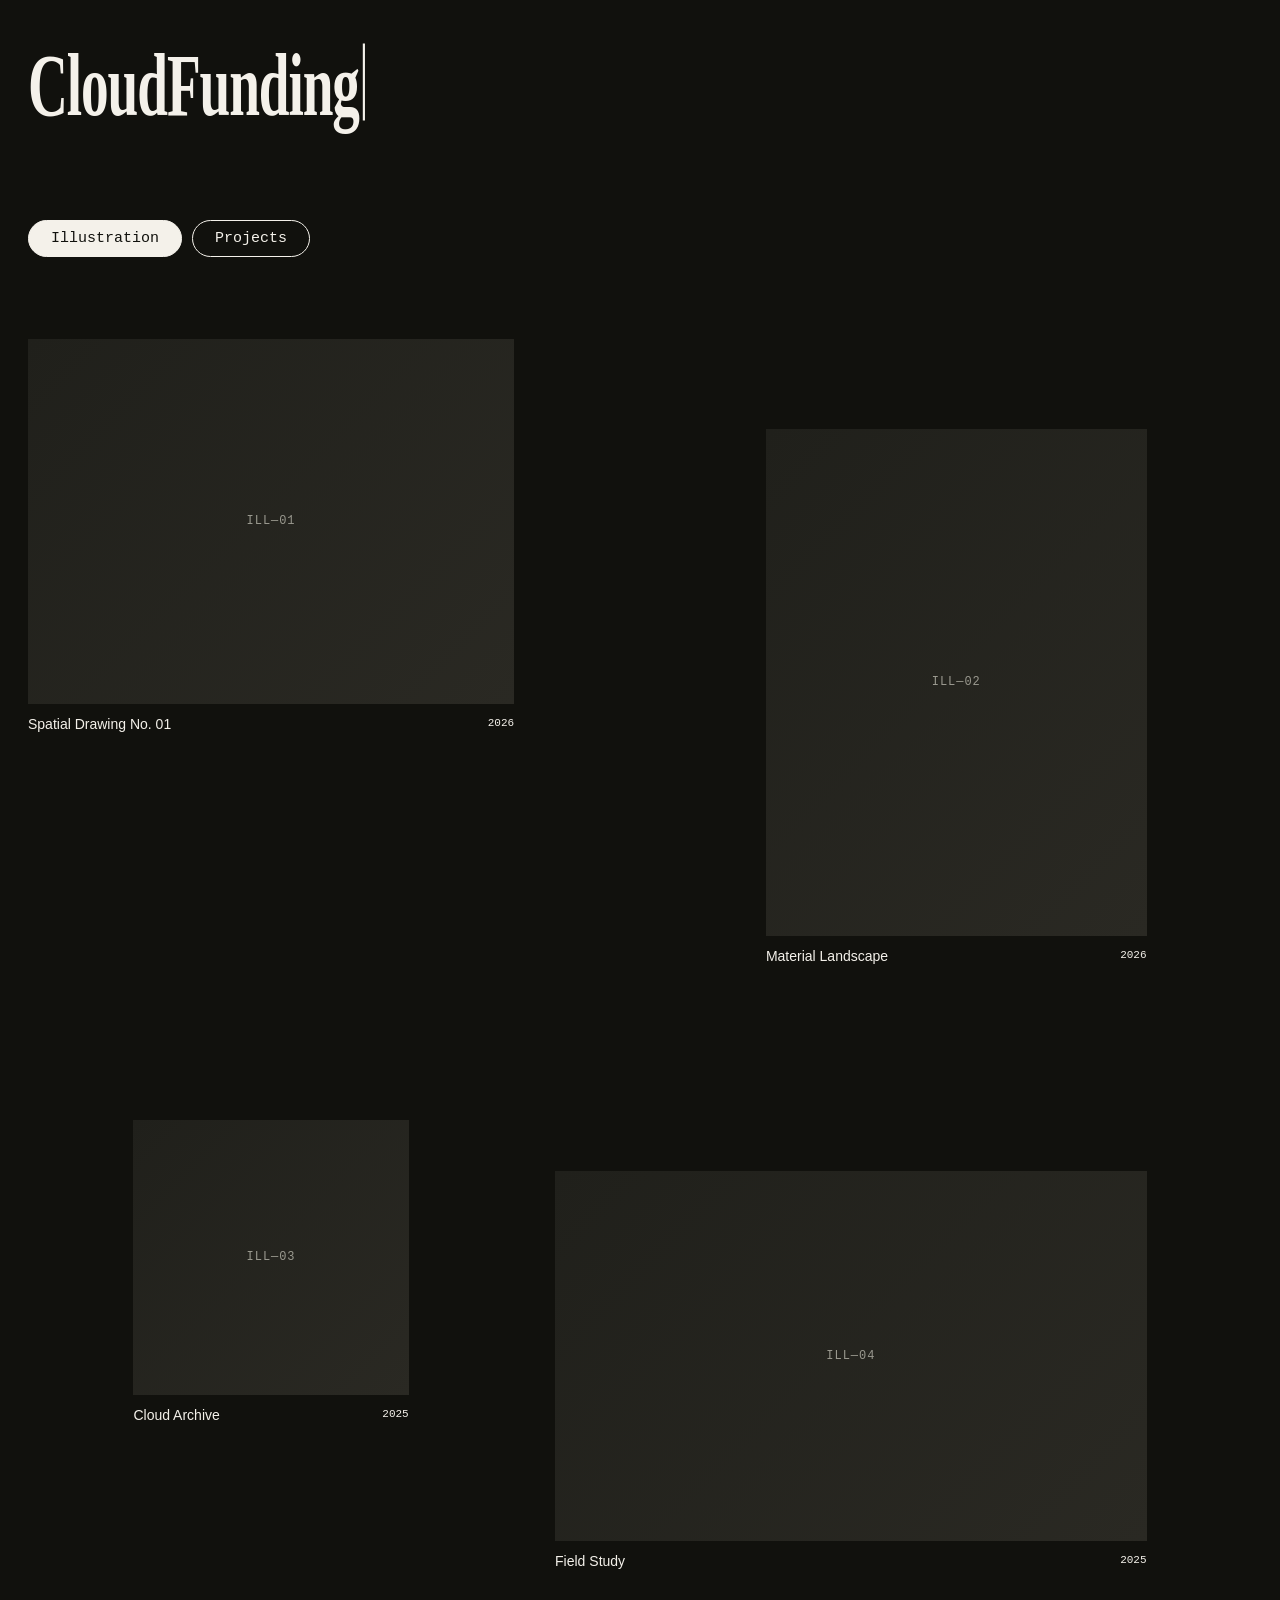
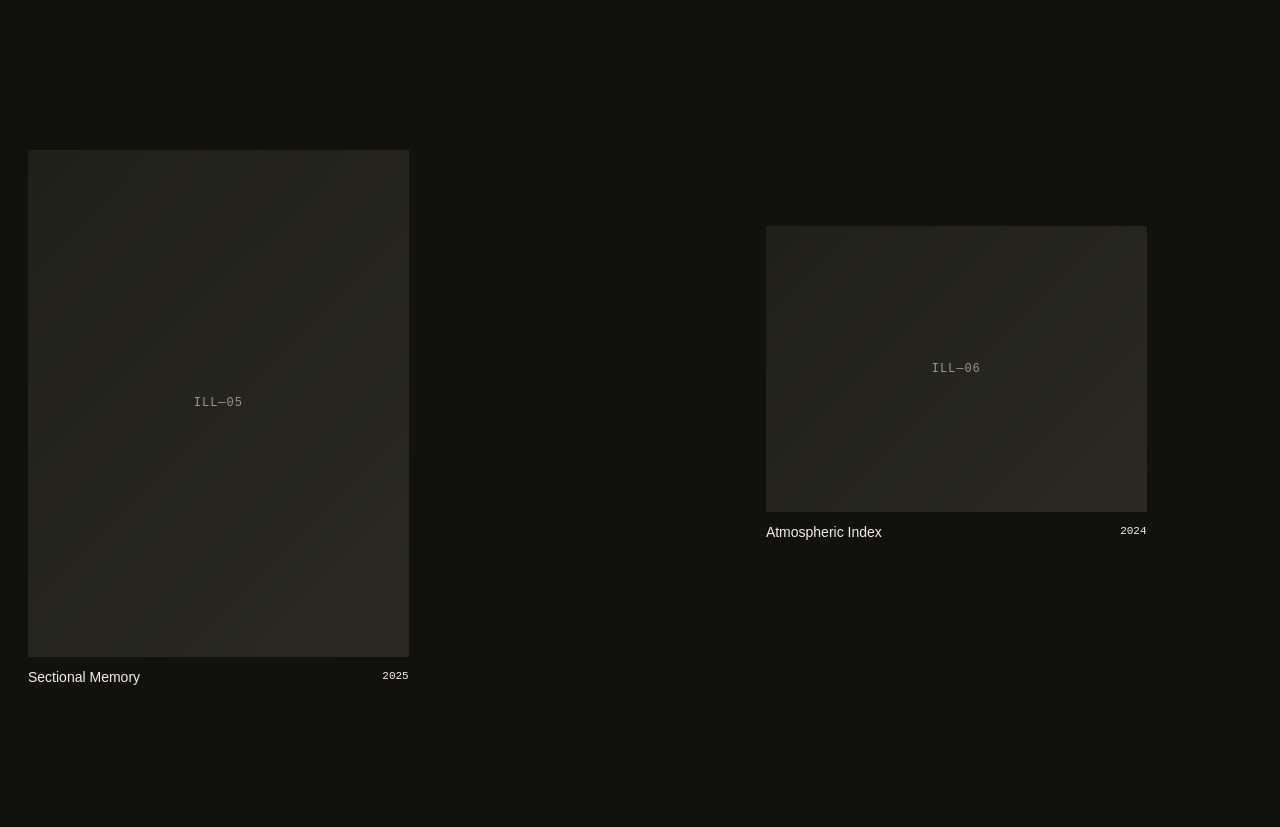
==== index.html @ 8f2395df "Add files via upload" ====
<!DOCTYPE html>
<html lang="zh-Hant">
<head>
  <meta charset="UTF-8">
  <meta name="viewport" content="width=device-width, initial-scale=1.0">
  <title>CloudFunding — ClementFang</title>
  <link rel="stylesheet" href="style.css">
</head>

<body>

  <header class="header">
    <a
      class="type-logo"
      href="index.html"
      data-default="CloudFunding"
      data-hover="ClementFang"
      aria-label="CloudFunding — ClementFang"
    >
      <span class="type-logo-text" aria-hidden="true">CloudFunding</span>
    </a>
  </header>

  <main class="work-index">

    <div class="category-switch" role="tablist" aria-label="Work categories">
      <button
        id="illustration-tab"
        class="category-button is-active"
        type="button"
        role="tab"
        aria-selected="true"
        aria-controls="illustration-panel"
        data-category-target="illustration-panel"
      >
        Illustration
      </button>

      <button
        id="projects-tab"
        class="category-button"
        type="button"
        role="tab"
        aria-selected="false"
        aria-controls="projects-panel"
        data-category-target="projects-panel"
      >
        Projects
      </button>
    </div>

    <section
      id="illustration-panel"
      class="category-panel illustration-panel is-active"
      role="tabpanel"
      aria-labelledby="illustration-tab"
    >
      <div class="illustration-grid">

        <article class="work-card illustration-card illustration-card--one">
          <a href="#">
            <div class="work-media media-landscape" data-placeholder="ILL—01">
              <img src="assets/illustration/illustration-01.jpg" alt="Spatial Drawing No. 01">
            </div>
            <div class="work-caption">
              <h2>Spatial Drawing No. 01</h2>
              <time datetime="2026">2026</time>
            </div>
          </a>
        </article>

        <article class="work-card illustration-card illustration-card--two">
          <a href="#">
            <div class="work-media media-portrait" data-placeholder="ILL—02">
              <img src="assets/illustration/illustration-02.jpg" alt="Material Landscape">
            </div>
            <div class="work-caption">
              <h2>Material Landscape</h2>
              <time datetime="2026">2026</time>
            </div>
          </a>
        </article>

        <article class="work-card illustration-card illustration-card--three">
          <a href="#">
            <div class="work-media media-square" data-placeholder="ILL—03">
              <img src="assets/illustration/illustration-03.jpg" alt="Cloud Archive">
            </div>
            <div class="work-caption">
              <h2>Cloud Archive</h2>
              <time datetime="2025">2025</time>
            </div>
          </a>
        </article>

        <article class="work-card illustration-card illustration-card--four">
          <a href="#">
            <div class="work-media media-wide" data-placeholder="ILL—04">
              <img src="assets/illustration/illustration-04.jpg" alt="Field Study">
            </div>
            <div class="work-caption">
              <h2>Field Study</h2>
              <time datetime="2025">2025</time>
            </div>
          </a>
        </article>

        <article class="work-card illustration-card illustration-card--five">
          <a href="#">
            <div class="work-media media-portrait" data-placeholder="ILL—05">
              <img src="assets/illustration/illustration-05.jpg" alt="Sectional Memory">
            </div>
            <div class="work-caption">
              <h2>Sectional Memory</h2>
              <time datetime="2025">2025</time>
            </div>
          </a>
        </article>

        <article class="work-card illustration-card illustration-card--six">
          <a href="#">
            <div class="work-media media-landscape" data-placeholder="ILL—06">
              <img src="assets/illustration/illustration-06.jpg" alt="Atmospheric Index">
            </div>
            <div class="work-caption">
              <h2>Atmospheric Index</h2>
              <time datetime="2024">2024</time>
            </div>
          </a>
        </article>

      </div>
    </section>

    <section
      id="projects-panel"
      class="category-panel projects-panel"
      role="tabpanel"
      aria-labelledby="projects-tab"
      hidden
    >
      <div class="projects-grid">

        <article class="work-card project-card">
          <a href="#">
            <div class="work-media media-landscape" data-placeholder="PRJ—01">
              <img src="assets/projects/nottingham.jpg" alt="Nottingham Contemporary">
            </div>
            <div class="work-caption">
              <h2>Nottingham Contemporary</h2>
              <time datetime="2026">2026</time>
            </div>
          </a>
        </article>

        <article class="work-card project-card">
          <a href="#">
            <div class="work-media media-landscape" data-placeholder="PRJ—02">
              <img src="assets/projects/bridge.jpg" alt="Bridge and Movement">
            </div>
            <div class="work-caption">
              <h2>Bridge and Movement</h2>
              <time datetime="2026">2026</time>
            </div>
          </a>
        </article>

        <article class="work-card project-card">
          <a href="#">
            <div class="work-media media-portrait" data-placeholder="PRJ—03">
              <img src="assets/projects/wind-mapping.jpg" alt="Wind Mapping Study">
            </div>
            <div class="work-caption">
              <h2>Wind Mapping Study</h2>
              <time datetime="2025">2025</time>
            </div>
          </a>
        </article>

        <article class="work-card project-card">
          <a href="#">
            <div class="work-media media-square" data-placeholder="PRJ—04">
              <img src="assets/projects/monobloc.jpg" alt="Monobloc Investigation">
            </div>
            <div class="work-caption">
              <h2>Monobloc Investigation</h2>
              <time datetime="2025">2025</time>
            </div>
          </a>
        </article>

        <article class="work-card project-card">
          <a href="#">
            <div class="work-media media-wide" data-placeholder="PRJ—05">
              <img src="assets/projects/east-bay.jpg" alt="East Bay Bike Path">
            </div>
            <div class="work-caption">
              <h2>East Bay Bike Path</h2>
              <time datetime="2025">2025</time>
            </div>
          </a>
        </article>

        <article class="work-card project-card">
          <a href="#">
            <div class="work-media media-landscape" data-placeholder="PRJ—06">
              <img src="assets/projects/two-children.jpg" alt="Two Children Looking at a Book">
            </div>
            <div class="work-caption">
              <h2>Two Children Looking at a Book</h2>
              <time datetime="2025">2025</time>
            </div>
          </a>
        </article>

      </div>
    </section>

  </main>

  <script src="script.js"></script>
</body>
</html>
---- style.css ----
:root {
  --background: #11110d;
  --text: #f4f1ea;
  --secondary: #9a998f;
  --line: rgba(244, 241, 234, 0.26);
  --placeholder: #20201b;
  --placeholder-alt: #2a2923;
}

* {
  box-sizing: border-box;
}

html {
  scroll-behavior: smooth;
}

body {
  margin: 0;
  padding: 0 28px;
  background: var(--background);
  color: var(--text);
  font-family: Arial, Helvetica, sans-serif;
}

a {
  color: inherit;
  text-decoration: none;
}

button {
  font: inherit;
}


/* =========================
   Fixed transparent logo
========================= */

.header {
  position: fixed;
  top: 40px;
  left: 28px;
  z-index: 1000;

  width: auto;
  height: auto;
  padding: 0;
  margin: 0;

  background: transparent;
  border: 0;
  box-shadow: none;

  backdrop-filter: none;
  -webkit-backdrop-filter: none;
}

/* 固定感應區域，文字縮短為 CF 時不會重複觸發 */
.type-logo {
  display: block;
  position: relative;

  width: 11em;
  height: 2.35em;

  color: inherit;
  text-decoration: none;

  font-family: "Times New Roman", Times, serif;
  font-size: clamp(38px, 4vw, 64px);
  font-weight: 900;
  line-height: 1;
  letter-spacing: -0.02em;

  white-space: nowrap;
  cursor: pointer;
}

.type-logo-text {
  display: inline-block;
  white-space: nowrap;

  transform: scaleX(1.08) scaleY(1.75);
  transform-origin: left top;

  pointer-events: none;
}

/* 閃爍打字游標 */
.type-logo-text::after {
  content: "";
  display: inline-block;

  width: 2px;
  height: 0.86em;
  margin-left: 4px;

  background: currentColor;
  vertical-align: -0.06em;

  animation: cursor-blink 0.72s steps(1, end) infinite;
}

@keyframes cursor-blink {
  0%,
  45% {
    opacity: 1;
  }

  46%,
  100% {
    opacity: 0;
  }
}

.type-logo:focus-visible {
  outline: 1px solid currentColor;
  outline-offset: 8px;
}


/* =========================
   Main layout
========================= */

.work-index {
  width: 100%;
  padding-top: 220px;
  padding-bottom: 140px;
}


/* =========================
   Category buttons
========================= */

.category-switch {
  display: flex;
  flex-wrap: wrap;
  gap: 10px;

  margin-bottom: 82px;
}

.category-button {
  padding: 10px 22px;

  border: 1px solid var(--text);
  border-radius: 999px;

  background: transparent;
  color: var(--text);

  font-family: "Courier New", Courier, monospace;
  font-size: 15px;
  line-height: 1;

  cursor: pointer;

  transition:
    background 150ms ease,
    color 150ms ease,
    opacity 150ms ease;
}

.category-button:hover {
  opacity: 0.62;
}

.category-button.is-active {
  background: var(--text);
  color: var(--background);
}

.category-button:focus-visible {
  outline: 1px solid var(--text);
  outline-offset: 4px;
}


/* =========================
   Panels
========================= */

.category-panel {
  display: none;
}

.category-panel.is-active {
  display: block;
}


/* =========================
   Shared cards
========================= */

.work-card {
  min-width: 0;
}

.work-card a {
  display: block;
}

.work-media {
  position: relative;
  width: 100%;
  overflow: hidden;

  background:
    linear-gradient(
      135deg,
      var(--placeholder),
      var(--placeholder-alt)
    );
}

.media-landscape {
  aspect-ratio: 4 / 3;
}

.media-portrait {
  aspect-ratio: 3 / 4;
}

.media-square {
  aspect-ratio: 1 / 1;
}

.media-wide {
  aspect-ratio: 16 / 10;
}

.work-media img {
  display: block;
  width: 100%;
  height: 100%;

  object-fit: cover;

  transition:
    opacity 180ms ease,
    transform 360ms ease;
}

/* 圖片還沒上傳時，自動顯示代號 */
.work-media::after {
  content: attr(data-placeholder);

  position: absolute;
  inset: 0;

  display: none;
  place-items: center;

  color: var(--secondary);

  font-family: "Courier New", Courier, monospace;
  font-size: 12px;
  letter-spacing: 0.08em;
}

.work-media.is-placeholder::after {
  display: grid;
}

.work-media.is-placeholder img {
  display: none;
}

.work-card:hover img {
  opacity: 0.76;
  transform: scale(1.015);
}

.work-caption {
  display: flex;
  justify-content: space-between;
  align-items: flex-start;
  gap: 20px;

  padding-top: 12px;
}

.work-caption h2 {
  margin: 0;

  font-family: Arial, Helvetica, sans-serif;
  font-size: 14px;
  font-weight: 400;
  line-height: 1.28;
}

.work-caption time {
  flex: 0 0 auto;

  font-family: "Courier New", Courier, monospace;
  font-size: 11px;
  line-height: 1.45;
}


/* =========================
   Illustration layout
   自由錯落
========================= */

.illustration-grid {
  display: grid;
  grid-template-columns: repeat(12, minmax(0, 1fr));
  grid-auto-flow: row;

  column-gap: clamp(18px, 3.2vw, 60px);
  row-gap: clamp(100px, 12vw, 190px);

  align-items: start;
}

.illustration-card--one {
  grid-column: 1 / span 5;
  grid-row: 1;
}

.illustration-card--two {
  grid-column: 8 / span 4;
  grid-row: 1;
  margin-top: 7vw;
}

.illustration-card--three {
  grid-column: 2 / span 3;
  grid-row: 2;
}

.illustration-card--four {
  grid-column: 6 / span 6;
  grid-row: 2;
  margin-top: 4vw;
}

.illustration-card--five {
  grid-column: 1 / span 4;
  grid-row: 3;
  margin-top: 2vw;
}

.illustration-card--six {
  grid-column: 8 / span 4;
  grid-row: 3;
  margin-top: 8vw;
}


/* =========================
   Projects layout
   規整建築網格
========================= */

.projects-grid {
  display: grid;
  grid-template-columns: repeat(4, minmax(0, 1fr));

  column-gap: clamp(22px, 3vw, 52px);
  row-gap: clamp(82px, 9vw, 145px);

  align-items: start;
}

.project-card:nth-child(4n + 2) {
  margin-top: 3vw;
}

.project-card:nth-child(4n + 4) {
  margin-top: 6vw;
}


/* =========================
   Tablet
========================= */

@media (max-width: 1050px) {
  .work-index {
    padding-top: 185px;
  }

  .category-switch {
    margin-bottom: 60px;
  }

  .illustration-grid {
    grid-template-columns: repeat(2, minmax(0, 1fr));
    gap: 85px 30px;
  }

  .illustration-card--one,
  .illustration-card--two,
  .illustration-card--three,
  .illustration-card--four,
  .illustration-card--five,
  .illustration-card--six {
    grid-column: auto;
    grid-row: auto;
    margin-top: 0;
  }

  .projects-grid {
    grid-template-columns: repeat(2, minmax(0, 1fr));
  }

  .project-card:nth-child(4n + 2),
  .project-card:nth-child(4n + 4) {
    margin-top: 0;
  }

  .project-card:nth-child(even) {
    margin-top: 5vw;
  }
}


/* =========================
   Mobile
========================= */

@media (max-width: 620px) {
  body {
    padding: 0 16px;
  }

  .header {
    top: 26px;
    left: 16px;
  }

  .type-logo {
    width: 11em;
    height: 2.2em;
    font-size: 32px;
  }

  .work-index {
    padding-top: 145px;
    padding-bottom: 85px;
  }

  .category-switch {
    gap: 7px;
    margin-bottom: 48px;
  }

  .category-button {
    padding: 9px 15px;
    font-size: 12px;
  }

  .illustration-grid,
  .projects-grid {
    grid-template-columns: 1fr;
    row-gap: 68px;
  }

  .project-card:nth-child(even) {
    margin-top: 0;
  }

  .work-caption h2 {
    font-size: 15px;
  }
}


/* =========================
   Reduced motion
========================= */

@media (prefers-reduced-motion: reduce) {
  html {
    scroll-behavior: auto;
  }

  .type-logo-text::after {
    animation: none;
    opacity: 1;
  }

  .work-media img {
    transition: none;
  }
}
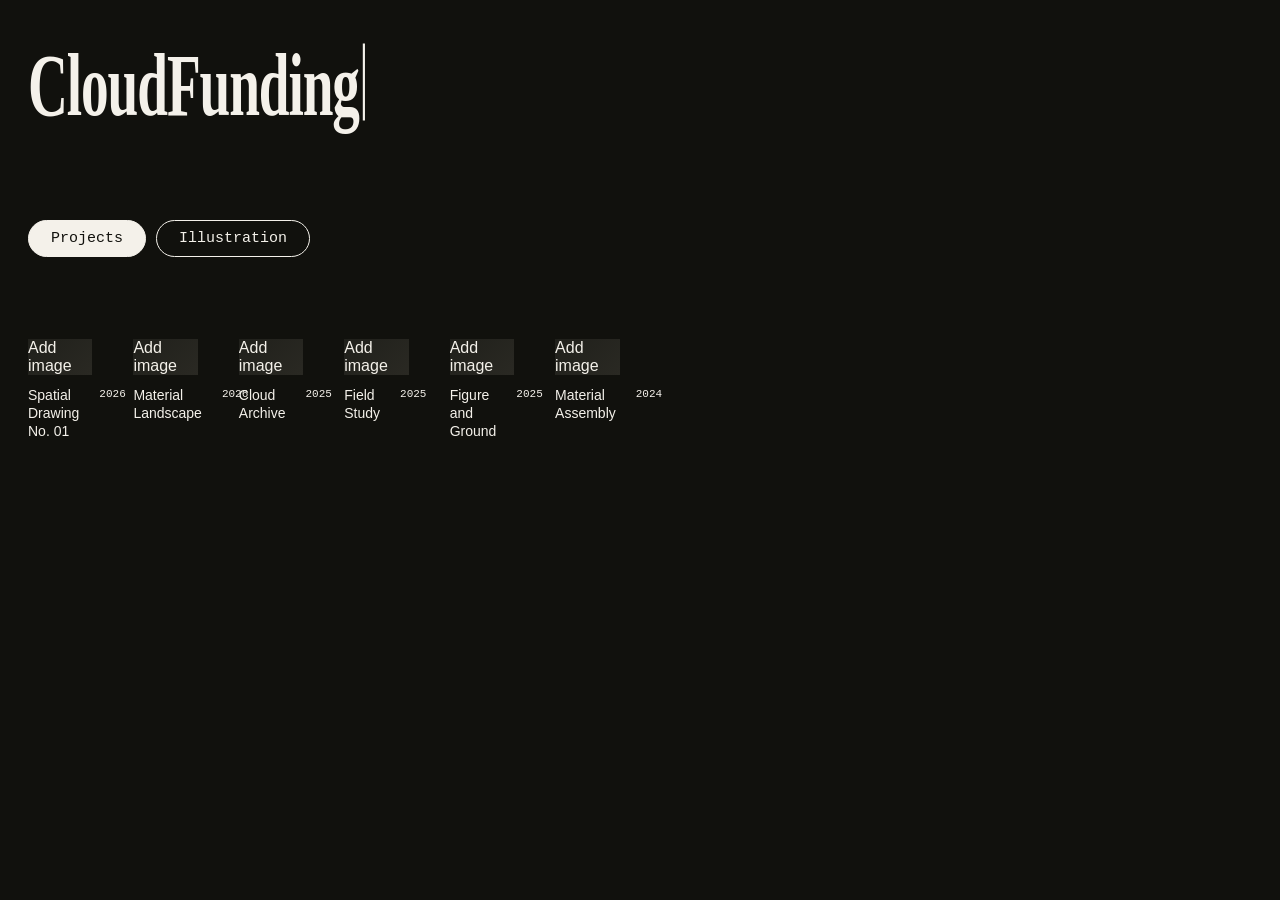
==== commit b4f2a1dd: "Update index.html" ====
--- a/index.html
+++ b/index.html
@@ -1,14 +1,21 @@
 <!DOCTYPE html>
-<html lang="zh-Hant">
+<html lang="en">
 <head>
   <meta charset="UTF-8">
-  <meta name="viewport" content="width=device-width, initial-scale=1.0">
-  <title>CloudFunding — ClementFang</title>
+
+  <meta
+    name="viewport"
+    content="width=device-width, initial-scale=1.0"
+  >
+
+  <title>Clement Fang Archive</title>
+
   <link rel="stylesheet" href="style.css">
 </head>
 
 <body>
 
+  <!-- 固定动态 Logo -->
   <header class="header">
     <a
       class="type-logo"
@@ -17,37 +24,56 @@
       data-hover="ClementFang"
       aria-label="CloudFunding — ClementFang"
     >
-      <span class="type-logo-text" aria-hidden="true">CloudFunding</span>
+      <span
+        class="type-logo-text"
+        aria-hidden="true"
+      >CloudFunding</span>
     </a>
   </header>
 
-  <main class="work-index">
-
-    <div class="category-switch" role="tablist" aria-label="Work categories">
-      <button
-        id="illustration-tab"
-        class="category-button is-active"
-        type="button"
-        role="tab"
-        aria-selected="true"
-        aria-controls="illustration-panel"
-        data-category-target="illustration-panel"
-      >
-        Illustration
-      </button>
-
-      <button
-        id="projects-tab"
-        class="category-button"
-        type="button"
-        role="tab"
-        aria-selected="false"
-        aria-controls="projects-panel"
-        data-category-target="projects-panel"
-      >
-        Projects
-      </button>
-    </div>
+
+  <!-- 两个互动分类按钮 -->
+ <main class="work-index">
+
+  <!-- 分类按钮：属于页面内容，会跟着网页滚动 -->
+  <nav
+    class="category-switch"
+    role="tablist"
+    aria-label="Portfolio categories"
+  >
+
+    <!-- Projects 放到前面，并设为默认显示 -->
+    <button
+      id="projects-tab"
+      class="category-button is-active"
+      type="button"
+      role="tab"
+      aria-selected="true"
+      aria-controls="projects-panel"
+      data-category-target="projects-panel"
+    >
+      Projects
+    </button>
+
+    <button
+      id="illustration-tab"
+      class="category-button"
+      type="button"
+      role="tab"
+      aria-selected="false"
+      aria-controls="illustration-panel"
+      data-category-target="illustration-panel"
+      tabindex="-1"
+    >
+      Illustration
+    </button>
+
+  </nav>
+
+    <!-- =========================
+         Illustration
+         自由、错落排版
+    ========================== -->
 
     <section
       id="illustration-panel"
@@ -55,13 +81,25 @@
       role="tabpanel"
       aria-labelledby="illustration-tab"
     >
+
       <div class="illustration-grid">
 
-        <article class="work-card illustration-card illustration-card--one">
-          <a href="#">
-            <div class="work-media media-landscape" data-placeholder="ILL—01">
-              <img src="assets/illustration/illustration-01.jpg" alt="Spatial Drawing No. 01">
-            </div>
+        <article class="work-card illustration-card--1">
+          <a href="#">
+            <div class="work-media media--landscape">
+
+              <img
+                src="assets/illustration/illustration-01.jpg"
+                alt="Spatial Drawing No. 01"
+                onerror="this.hidden=true"
+              >
+
+              <span class="image-fallback">
+                Add image
+              </span>
+
+            </div>
+
             <div class="work-caption">
               <h2>Spatial Drawing No. 01</h2>
               <time datetime="2026">2026</time>
@@ -69,11 +107,23 @@
           </a>
         </article>
 
-        <article class="work-card illustration-card illustration-card--two">
-          <a href="#">
-            <div class="work-media media-portrait" data-placeholder="ILL—02">
-              <img src="assets/illustration/illustration-02.jpg" alt="Material Landscape">
-            </div>
+
+        <article class="work-card illustration-card--2">
+          <a href="#">
+            <div class="work-media media--portrait">
+
+              <img
+                src="assets/illustration/illustration-02.jpg"
+                alt="Material Landscape"
+                onerror="this.hidden=true"
+              >
+
+              <span class="image-fallback">
+                Add image
+              </span>
+
+            </div>
+
             <div class="work-caption">
               <h2>Material Landscape</h2>
               <time datetime="2026">2026</time>
@@ -81,11 +131,23 @@
           </a>
         </article>
 
-        <article class="work-card illustration-card illustration-card--three">
-          <a href="#">
-            <div class="work-media media-square" data-placeholder="ILL—03">
-              <img src="assets/illustration/illustration-03.jpg" alt="Cloud Archive">
-            </div>
+
+        <article class="work-card illustration-card--3">
+          <a href="#">
+            <div class="work-media media--square">
+
+              <img
+                src="assets/illustration/illustration-03.jpg"
+                alt="Cloud Archive"
+                onerror="this.hidden=true"
+              >
+
+              <span class="image-fallback">
+                Add image
+              </span>
+
+            </div>
+
             <div class="work-caption">
               <h2>Cloud Archive</h2>
               <time datetime="2025">2025</time>
@@ -93,11 +155,23 @@
           </a>
         </article>
 
-        <article class="work-card illustration-card illustration-card--four">
-          <a href="#">
-            <div class="work-media media-wide" data-placeholder="ILL—04">
-              <img src="assets/illustration/illustration-04.jpg" alt="Field Study">
-            </div>
+
+        <article class="work-card illustration-card--4">
+          <a href="#">
+            <div class="work-media media--wide">
+
+              <img
+                src="assets/illustration/illustration-04.jpg"
+                alt="Field Study"
+                onerror="this.hidden=true"
+              >
+
+              <span class="image-fallback">
+                Add image
+              </span>
+
+            </div>
+
             <div class="work-caption">
               <h2>Field Study</h2>
               <time datetime="2025">2025</time>
@@ -105,25 +179,49 @@
           </a>
         </article>
 
-        <article class="work-card illustration-card illustration-card--five">
-          <a href="#">
-            <div class="work-media media-portrait" data-placeholder="ILL—05">
-              <img src="assets/illustration/illustration-05.jpg" alt="Sectional Memory">
-            </div>
-            <div class="work-caption">
-              <h2>Sectional Memory</h2>
-              <time datetime="2025">2025</time>
-            </div>
-          </a>
-        </article>
-
-        <article class="work-card illustration-card illustration-card--six">
-          <a href="#">
-            <div class="work-media media-landscape" data-placeholder="ILL—06">
-              <img src="assets/illustration/illustration-06.jpg" alt="Atmospheric Index">
-            </div>
-            <div class="work-caption">
-              <h2>Atmospheric Index</h2>
+
+        <article class="work-card illustration-card--5">
+          <a href="#">
+            <div class="work-media media--portrait">
+
+              <img
+                src="assets/illustration/illustration-05.jpg"
+                alt="Figure and Ground"
+                onerror="this.hidden=true"
+              >
+
+              <span class="image-fallback">
+                Add image
+              </span>
+
+            </div>
+
+            <div class="work-caption">
+              <h2>Figure and Ground</h2>
+              <time datetime="2025">2025</time>
+            </div>
+          </a>
+        </article>
+
+
+        <article class="work-card illustration-card--6">
+          <a href="#">
+            <div class="work-media media--landscape">
+
+              <img
+                src="assets/illustration/illustration-06.jpg"
+                alt="Material Assembly"
+                onerror="this.hidden=true"
+              >
+
+              <span class="image-fallback">
+                Add image
+              </span>
+
+            </div>
+
+            <div class="work-caption">
+              <h2>Material Assembly</h2>
               <time datetime="2024">2024</time>
             </div>
           </a>
@@ -131,6 +229,12 @@
 
       </div>
     </section>
+
+
+    <!-- =========================
+         Projects
+         整齐四栏排版
+    ========================== -->
 
     <section
       id="projects-panel"
@@ -139,13 +243,25 @@
       aria-labelledby="projects-tab"
       hidden
     >
+
       <div class="projects-grid">
 
-        <article class="work-card project-card">
-          <a href="#">
-            <div class="work-media media-landscape" data-placeholder="PRJ—01">
-              <img src="assets/projects/nottingham.jpg" alt="Nottingham Contemporary">
-            </div>
+        <article class="work-card">
+          <a href="#">
+            <div class="work-media project-media">
+
+              <img
+                src="assets/projects/nottingham.jpg"
+                alt="Nottingham Contemporary"
+                onerror="this.hidden=true"
+              >
+
+              <span class="image-fallback">
+                Add image
+              </span>
+
+            </div>
+
             <div class="work-caption">
               <h2>Nottingham Contemporary</h2>
               <time datetime="2026">2026</time>
@@ -153,11 +269,23 @@
           </a>
         </article>
 
-        <article class="work-card project-card">
-          <a href="#">
-            <div class="work-media media-landscape" data-placeholder="PRJ—02">
-              <img src="assets/projects/bridge.jpg" alt="Bridge and Movement">
-            </div>
+
+        <article class="work-card">
+          <a href="#">
+            <div class="work-media project-media">
+
+              <img
+                src="assets/projects/bridge.jpg"
+                alt="Bridge and Movement"
+                onerror="this.hidden=true"
+              >
+
+              <span class="image-fallback">
+                Add image
+              </span>
+
+            </div>
+
             <div class="work-caption">
               <h2>Bridge and Movement</h2>
               <time datetime="2026">2026</time>
@@ -165,11 +293,23 @@
           </a>
         </article>
 
-        <article class="work-card project-card">
-          <a href="#">
-            <div class="work-media media-portrait" data-placeholder="PRJ—03">
-              <img src="assets/projects/wind-mapping.jpg" alt="Wind Mapping Study">
-            </div>
+
+        <article class="work-card">
+          <a href="#">
+            <div class="work-media project-media">
+
+              <img
+                src="assets/projects/wind-mapping.jpg"
+                alt="Wind Mapping Study"
+                onerror="this.hidden=true"
+              >
+
+              <span class="image-fallback">
+                Add image
+              </span>
+
+            </div>
+
             <div class="work-caption">
               <h2>Wind Mapping Study</h2>
               <time datetime="2025">2025</time>
@@ -177,11 +317,23 @@
           </a>
         </article>
 
-        <article class="work-card project-card">
-          <a href="#">
-            <div class="work-media media-square" data-placeholder="PRJ—04">
-              <img src="assets/projects/monobloc.jpg" alt="Monobloc Investigation">
-            </div>
+
+        <article class="work-card">
+          <a href="#">
+            <div class="work-media project-media">
+
+              <img
+                src="assets/projects/monobloc.jpg"
+                alt="Monobloc Investigation"
+                onerror="this.hidden=true"
+              >
+
+              <span class="image-fallback">
+                Add image
+              </span>
+
+            </div>
+
             <div class="work-caption">
               <h2>Monobloc Investigation</h2>
               <time datetime="2025">2025</time>
@@ -189,11 +341,23 @@
           </a>
         </article>
 
-        <article class="work-card project-card">
-          <a href="#">
-            <div class="work-media media-wide" data-placeholder="PRJ—05">
-              <img src="assets/projects/east-bay.jpg" alt="East Bay Bike Path">
-            </div>
+
+        <article class="work-card">
+          <a href="#">
+            <div class="work-media project-media">
+
+              <img
+                src="assets/projects/east-bay.jpg"
+                alt="East Bay Bike Path"
+                onerror="this.hidden=true"
+              >
+
+              <span class="image-fallback">
+                Add image
+              </span>
+
+            </div>
+
             <div class="work-caption">
               <h2>East Bay Bike Path</h2>
               <time datetime="2025">2025</time>
@@ -201,11 +365,23 @@
           </a>
         </article>
 
-        <article class="work-card project-card">
-          <a href="#">
-            <div class="work-media media-landscape" data-placeholder="PRJ—06">
-              <img src="assets/projects/two-children.jpg" alt="Two Children Looking at a Book">
-            </div>
+
+        <article class="work-card">
+          <a href="#">
+            <div class="work-media project-media">
+
+              <img
+                src="assets/projects/two-children.jpg"
+                alt="Two Children Looking at a Book"
+                onerror="this.hidden=true"
+              >
+
+              <span class="image-fallback">
+                Add image
+              </span>
+
+            </div>
+
             <div class="work-caption">
               <h2>Two Children Looking at a Book</h2>
               <time datetime="2025">2025</time>
@@ -218,6 +394,8 @@
 
   </main>
 
+
   <script src="script.js"></script>
+
 </body>
 </html>
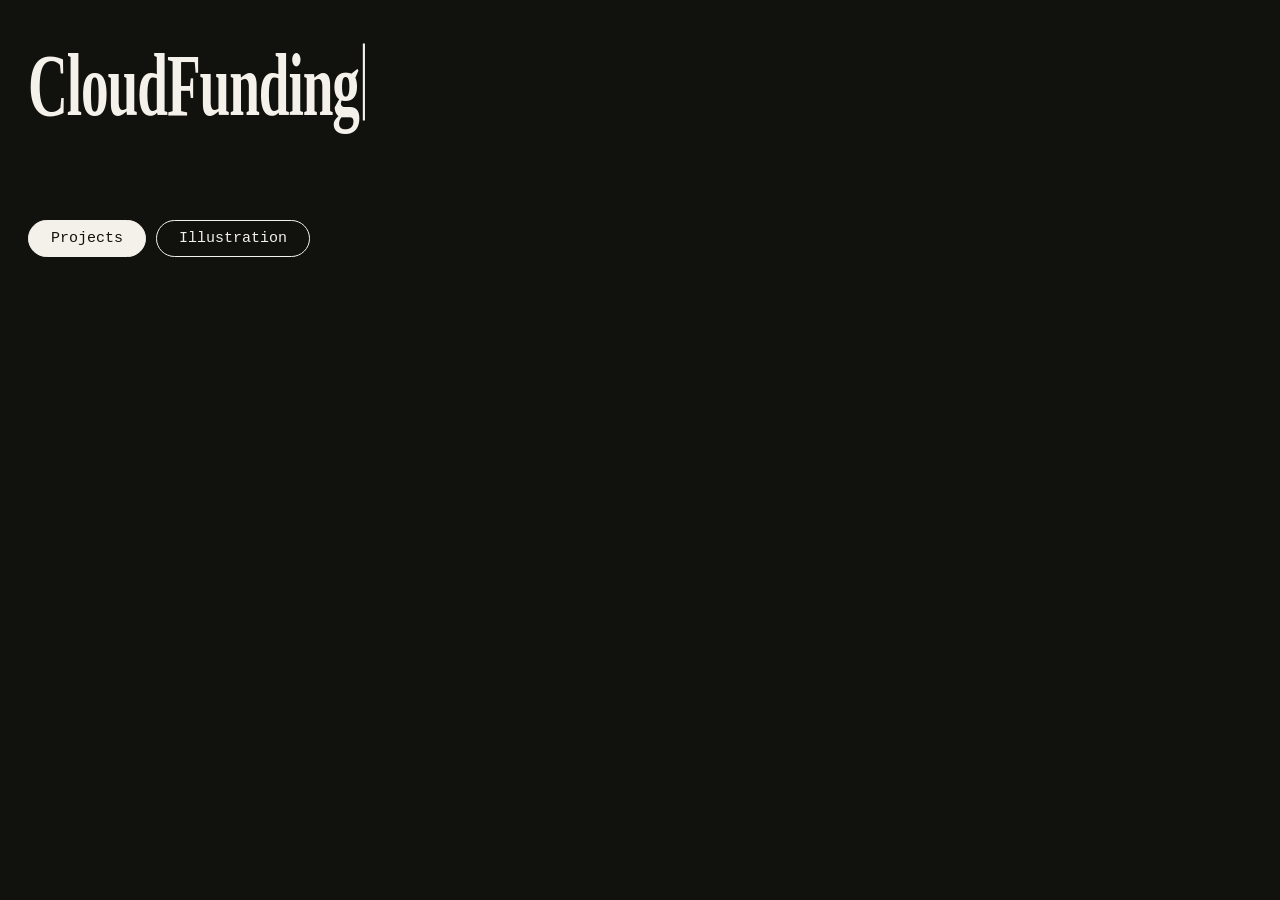
==== commit f28f2b8f: "Update index.html" ====
--- a/index.html
+++ b/index.html
@@ -76,12 +76,12 @@
     ========================== -->
 
     <section
-      id="illustration-panel"
-      class="category-panel illustration-panel is-active"
-      role="tabpanel"
-      aria-labelledby="illustration-tab"
-    >
-
+  id="illustration-panel"
+  class="category-panel illustration-panel"
+  role="tabpanel"
+  aria-labelledby="illustration-tab"
+  hidden
+>
       <div class="illustration-grid">
 
         <article class="work-card illustration-card--1">
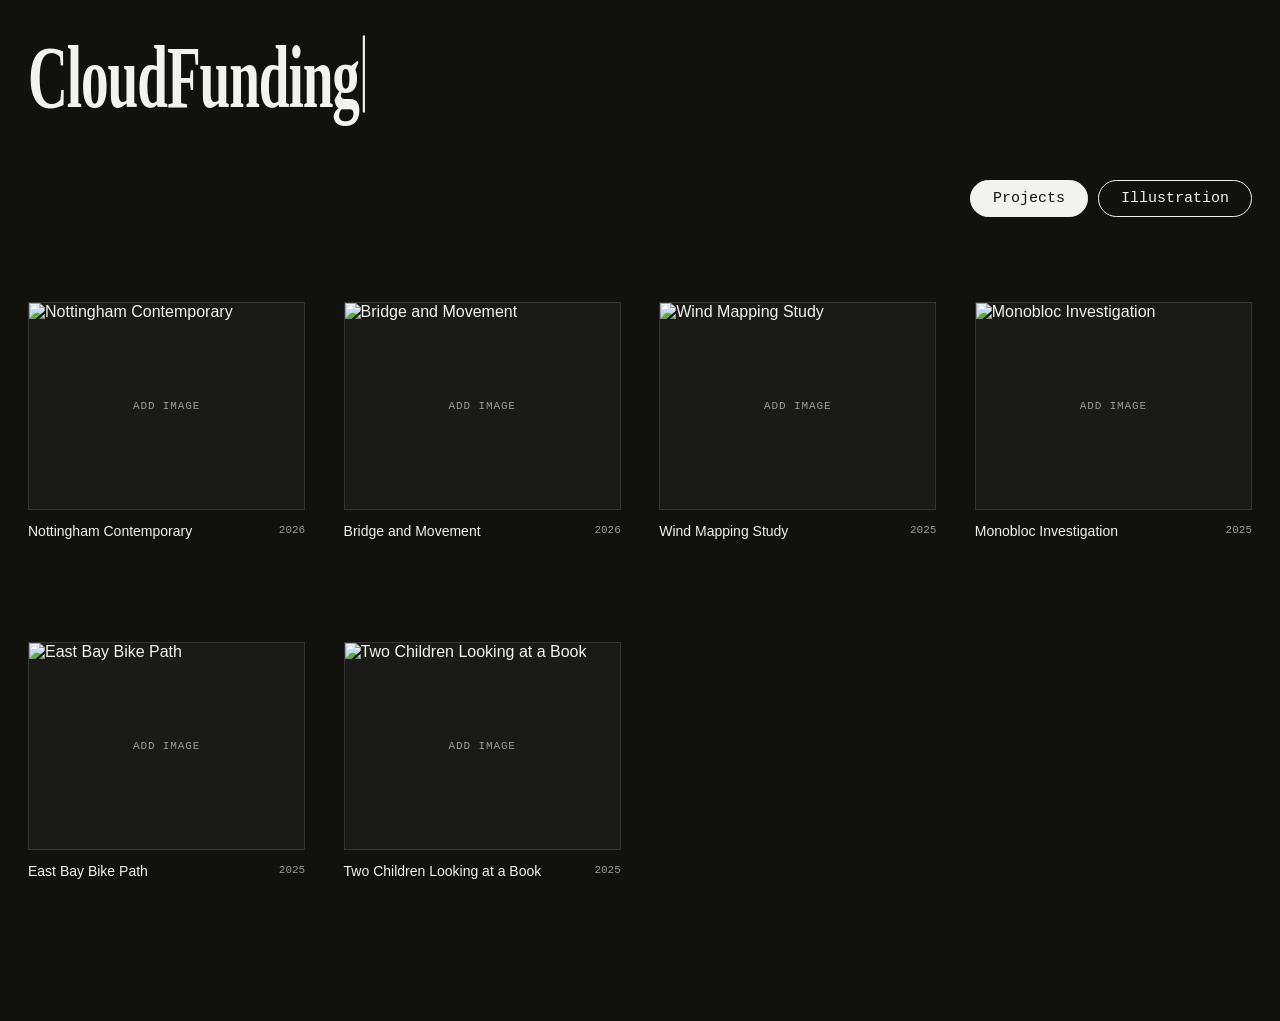
==== commit 84dab56a: "Update index.html" ====
--- a/index.html
+++ b/index.html
@@ -8,7 +8,7 @@
     content="width=device-width, initial-scale=1.0"
   >
 
-  <title>Clement Fang Archive</title>
+  <title>Clement Fang</title>
 
   <link rel="stylesheet" href="style.css">
 </head>
@@ -236,13 +236,12 @@
          整齐四栏排版
     ========================== -->
 
-    <section
-      id="projects-panel"
-      class="category-panel projects-panel"
-      role="tabpanel"
-      aria-labelledby="projects-tab"
-      hidden
-    >
+   <section
+  id="projects-panel"
+  class="category-panel projects-panel is-active"
+  role="tabpanel"
+  aria-labelledby="projects-tab"
+>
 
       <div class="projects-grid">
 
--- a/style.css
+++ b/style.css
@@ -1,10 +1,9 @@
 :root {
   --background: #11110d;
-  --text: #f4f1ea;
-  --secondary: #9a998f;
-  --line: rgba(244, 241, 234, 0.26);
-  --placeholder: #20201b;
-  --placeholder-alt: #2a2923;
+  --text: #f3f2ee;
+  --secondary: #9c9b94;
+  --line: rgba(243, 242, 238, 0.35);
+  --panel: #1a1a17;
 }
 
 * {
@@ -17,9 +16,10 @@
 
 body {
   margin: 0;
-  padding: 0 28px;
+
   background: var(--background);
   color: var(--text);
+
   font-family: Arial, Helvetica, sans-serif;
 }
 
@@ -32,21 +32,24 @@
   font: inherit;
 }
 
-
-/* =========================
-   Fixed transparent logo
+img {
+  display: block;
+  max-width: 100%;
+}
+
+
+/* =========================
+   Fixed transparent Logo
 ========================= */
 
 .header {
   position: fixed;
-  top: 40px;
+  top: 32px;
   left: 28px;
   z-index: 1000;
 
   width: auto;
-  height: auto;
   padding: 0;
-  margin: 0;
 
   background: transparent;
   border: 0;
@@ -56,13 +59,15 @@
   -webkit-backdrop-filter: none;
 }
 
-/* 固定感應區域，文字縮短為 CF 時不會重複觸發 */
+
+/* 固定感应区域，避免动画反复触发 */
+
 .type-logo {
   display: block;
   position: relative;
 
-  width: 11em;
-  height: 2.35em;
+  width: 10em;
+  height: 2.1em;
 
   color: inherit;
   text-decoration: none;
@@ -77,6 +82,7 @@
   cursor: pointer;
 }
 
+
 .type-logo-text {
   display: inline-block;
   white-space: nowrap;
@@ -87,7 +93,9 @@
   pointer-events: none;
 }
 
-/* 閃爍打字游標 */
+
+/* 名字后方闪烁光标 */
+
 .type-logo-text::after {
   content: "";
   display: inline-block;
@@ -99,8 +107,13 @@
   background: currentColor;
   vertical-align: -0.06em;
 
-  animation: cursor-blink 0.72s steps(1, end) infinite;
-}
+  animation:
+    cursor-blink
+    0.8s
+    steps(1, end)
+    infinite;
+}
+
 
 @keyframes cursor-blink {
   0%,
@@ -114,33 +127,30 @@
   }
 }
 
+
 .type-logo:focus-visible {
   outline: 1px solid currentColor;
-  outline-offset: 8px;
-}
-
-
-/* =========================
-   Main layout
-========================= */
-
-.work-index {
+  outline-offset: 7px;
+}
+
+
+/* =========================
+   Category buttons
+========================= */
+
+.category-switch {
+  position: relative;
+
+  display: flex;
+  justify-content: flex-end;
+  align-items: center;
+  gap: 10px;
+
   width: 100%;
-  padding-top: 220px;
-  padding-bottom: 140px;
-}
-
-
-/* =========================
-   Category buttons
-========================= */
-
-.category-switch {
-  display: flex;
-  flex-wrap: wrap;
-  gap: 10px;
-
-  margin-bottom: 82px;
+  margin: 0 0 85px;
+  padding: 0;
+
+  background: transparent;
 }
 
 .category-button {
@@ -152,89 +162,114 @@
   background: transparent;
   color: var(--text);
 
-  font-family: "Courier New", Courier, monospace;
+  font-family:
+    "Courier New",
+    Courier,
+    monospace;
+
   font-size: 15px;
   line-height: 1;
 
   cursor: pointer;
 
   transition:
-    background 150ms ease,
-    color 150ms ease,
-    opacity 150ms ease;
-}
+    background 160ms ease,
+    color 160ms ease,
+    opacity 160ms ease;
+}
+
 
 .category-button:hover {
-  opacity: 0.62;
-}
+  opacity: 0.65;
+}
+
 
 .category-button.is-active {
   background: var(--text);
   color: var(--background);
 }
 
+
 .category-button:focus-visible {
-  outline: 1px solid var(--text);
+  outline: 2px solid var(--text);
   outline-offset: 4px;
 }
 
 
 /* =========================
-   Panels
-========================= */
-
-.category-panel {
+   Main category panels
+========================= */
+
+.work-index {
+  min-height: 100vh;
+
+  padding:
+    180px
+    28px
+    140px;
+}
+
+
+.category-panel[hidden] {
   display: none;
 }
 
+
 .category-panel.is-active {
-  display: block;
-}
-
-
-/* =========================
-   Shared cards
+  animation:
+    panel-in
+    280ms
+    ease
+    both;
+}
+
+
+@keyframes panel-in {
+  from {
+    opacity: 0;
+    transform: translateY(10px);
+  }
+
+  to {
+    opacity: 1;
+    transform: translateY(0);
+  }
+}
+
+
+/* =========================
+   Shared work cards
 ========================= */
 
 .work-card {
   min-width: 0;
 }
 
+
 .work-card a {
   display: block;
 }
 
+
 .work-media {
   position: relative;
+  overflow: hidden;
+
   width: 100%;
-  overflow: hidden;
-
-  background:
-    linear-gradient(
-      135deg,
-      var(--placeholder),
-      var(--placeholder-alt)
-    );
-}
-
-.media-landscape {
-  aspect-ratio: 4 / 3;
-}
-
-.media-portrait {
-  aspect-ratio: 3 / 4;
-}
-
-.media-square {
-  aspect-ratio: 1 / 1;
-}
-
-.media-wide {
-  aspect-ratio: 16 / 10;
-}
+
+  background: var(--panel);
+
+  border:
+    1px
+    solid
+    rgba(243, 242, 238, 0.12);
+}
+
 
 .work-media img {
-  display: block;
+  position: relative;
+  z-index: 1;
+
   width: 100%;
   height: 100%;
 
@@ -242,182 +277,202 @@
 
   transition:
     opacity 180ms ease,
-    transform 360ms ease;
-}
-
-/* 圖片還沒上傳時，自動顯示代號 */
-.work-media::after {
-  content: attr(data-placeholder);
-
+    transform 400ms ease;
+}
+
+
+.image-fallback {
   position: absolute;
   inset: 0;
 
-  display: none;
+  display: grid;
   place-items: center;
 
   color: var(--secondary);
 
-  font-family: "Courier New", Courier, monospace;
-  font-size: 12px;
+  font-family:
+    "Courier New",
+    Courier,
+    monospace;
+
+  font-size: 11px;
   letter-spacing: 0.08em;
-}
-
-.work-media.is-placeholder::after {
-  display: grid;
-}
-
-.work-media.is-placeholder img {
-  display: none;
-}
+  text-transform: uppercase;
+}
+
 
 .work-card:hover img {
-  opacity: 0.76;
+  opacity: 0.78;
   transform: scale(1.015);
 }
+
 
 .work-caption {
   display: flex;
   justify-content: space-between;
   align-items: flex-start;
+
   gap: 20px;
 
   padding-top: 12px;
 }
+
 
 .work-caption h2 {
   margin: 0;
 
-  font-family: Arial, Helvetica, sans-serif;
   font-size: 14px;
   font-weight: 400;
-  line-height: 1.28;
-}
+  line-height: 1.3;
+}
+
 
 .work-caption time {
   flex: 0 0 auto;
 
-  font-family: "Courier New", Courier, monospace;
+  color: var(--secondary);
+
+  font-family:
+    "Courier New",
+    Courier,
+    monospace;
+
   font-size: 11px;
-  line-height: 1.45;
+  line-height: 1.5;
+}
+
+
+/* 图片比例 */
+
+.media--landscape {
+  aspect-ratio: 4 / 3;
+}
+
+.media--portrait {
+  aspect-ratio: 3 / 4;
+}
+
+.media--square {
+  aspect-ratio: 1 / 1;
+}
+
+.media--wide {
+  aspect-ratio: 16 / 10;
+}
+
+.project-media {
+  aspect-ratio: 4 / 3;
 }
 
 
 /* =========================
    Illustration layout
-   自由錯落
+   自由错落排版
 ========================= */
 
 .illustration-grid {
   display: grid;
-  grid-template-columns: repeat(12, minmax(0, 1fr));
-  grid-auto-flow: row;
-
-  column-gap: clamp(18px, 3.2vw, 60px);
-  row-gap: clamp(100px, 12vw, 190px);
+
+  grid-template-columns:
+    repeat(12, minmax(0, 1fr));
+
+  gap:
+    clamp(70px, 9vw, 150px)
+    clamp(20px, 3.5vw, 60px);
 
   align-items: start;
 }
 
-.illustration-card--one {
-  grid-column: 1 / span 5;
+
+.illustration-card--1 {
+  grid-column: 1 / span 4;
   grid-row: 1;
 }
 
-.illustration-card--two {
+
+.illustration-card--2 {
+  grid-column: 6 / span 3;
+  grid-row: 1;
+
+  margin-top: 7vw;
+}
+
+
+.illustration-card--3 {
+  grid-column: 10 / span 3;
+  grid-row: 1;
+
+  margin-top: 1vw;
+}
+
+
+.illustration-card--4 {
+  grid-column: 2 / span 5;
+  grid-row: 2;
+}
+
+
+.illustration-card--5 {
   grid-column: 8 / span 4;
-  grid-row: 1;
-  margin-top: 7vw;
-}
-
-.illustration-card--three {
-  grid-column: 2 / span 3;
   grid-row: 2;
-}
-
-.illustration-card--four {
-  grid-column: 6 / span 6;
-  grid-row: 2;
-  margin-top: 4vw;
-}
-
-.illustration-card--five {
-  grid-column: 1 / span 4;
+
+  margin-top: 9vw;
+}
+
+
+.illustration-card--6 {
+  grid-column: 4 / span 4;
   grid-row: 3;
-  margin-top: 2vw;
-}
-
-.illustration-card--six {
-  grid-column: 8 / span 4;
-  grid-row: 3;
-  margin-top: 8vw;
 }
 
 
 /* =========================
    Projects layout
-   規整建築網格
+   整齐四栏排版
 ========================= */
 
 .projects-grid {
   display: grid;
-  grid-template-columns: repeat(4, minmax(0, 1fr));
-
-  column-gap: clamp(22px, 3vw, 52px);
-  row-gap: clamp(82px, 9vw, 145px);
+
+  grid-template-columns:
+    repeat(4, minmax(0, 1fr));
+
+  gap:
+    clamp(70px, 8vw, 135px)
+    clamp(22px, 3vw, 52px);
 
   align-items: start;
 }
 
-.project-card:nth-child(4n + 2) {
-  margin-top: 3vw;
-}
-
-.project-card:nth-child(4n + 4) {
-  margin-top: 6vw;
-}
-
 
 /* =========================
    Tablet
 ========================= */
 
-@media (max-width: 1050px) {
+@media (max-width: 1000px) {
+
   .work-index {
-    padding-top: 185px;
-  }
-
-  .category-switch {
-    margin-bottom: 60px;
-  }
-
-  .illustration-grid {
-    grid-template-columns: repeat(2, minmax(0, 1fr));
-    gap: 85px 30px;
-  }
-
-  .illustration-card--one,
-  .illustration-card--two,
-  .illustration-card--three,
-  .illustration-card--four,
-  .illustration-card--five,
-  .illustration-card--six {
+    padding-top: 190px;
+  }
+
+  .illustration-grid,
+  .projects-grid {
+    grid-template-columns:
+      repeat(2, minmax(0, 1fr));
+
+    gap: 80px 28px;
+  }
+
+  .illustration-card--1,
+  .illustration-card--2,
+  .illustration-card--3,
+  .illustration-card--4,
+  .illustration-card--5,
+  .illustration-card--6 {
     grid-column: auto;
     grid-row: auto;
     margin-top: 0;
   }
-
-  .projects-grid {
-    grid-template-columns: repeat(2, minmax(0, 1fr));
-  }
-
-  .project-card:nth-child(4n + 2),
-  .project-card:nth-child(4n + 4) {
-    margin-top: 0;
-  }
-
-  .project-card:nth-child(even) {
-    margin-top: 5vw;
-  }
 }
 
 
@@ -425,45 +480,53 @@
    Mobile
 ========================= */
 
-@media (max-width: 620px) {
-  body {
-    padding: 0 16px;
-  }
+@media (max-width: 680px) {
 
   .header {
-    top: 26px;
+    top: 22px;
     left: 16px;
   }
 
   .type-logo {
-    width: 11em;
-    height: 2.2em;
-    font-size: 32px;
-  }
-
-  .work-index {
-    padding-top: 145px;
-    padding-bottom: 85px;
+    width: 9em;
+    height: 1.9em;
+
+    font-size: 34px;
+  }
+
+  .type-logo-text {
+    transform:
+      scaleX(1.04)
+      scaleY(1.4);
   }
 
   .category-switch {
-    gap: 7px;
-    margin-bottom: 48px;
-  }
+  position: relative;
+
+  justify-content: flex-start;
+  flex-wrap: wrap;
+
+  gap: 7px;
+  margin-bottom: 48px;
+}
 
   .category-button {
     padding: 9px 15px;
+
     font-size: 12px;
   }
 
+ .work-index {
+  padding:
+    145px
+    16px
+    90px;
+}
   .illustration-grid,
   .projects-grid {
     grid-template-columns: 1fr;
-    row-gap: 68px;
-  }
-
-  .project-card:nth-child(even) {
-    margin-top: 0;
+
+    gap: 68px;
   }
 
   .work-caption h2 {
@@ -472,21 +535,17 @@
 }
 
 
-/* =========================
-   Reduced motion
-========================= */
+/* 减少动画模式 */
 
 @media (prefers-reduced-motion: reduce) {
+
   html {
     scroll-behavior: auto;
   }
 
-  .type-logo-text::after {
+  .category-panel.is-active,
+  .work-media img {
     animation: none;
-    opacity: 1;
-  }
-
-  .work-media img {
     transition: none;
   }
 }
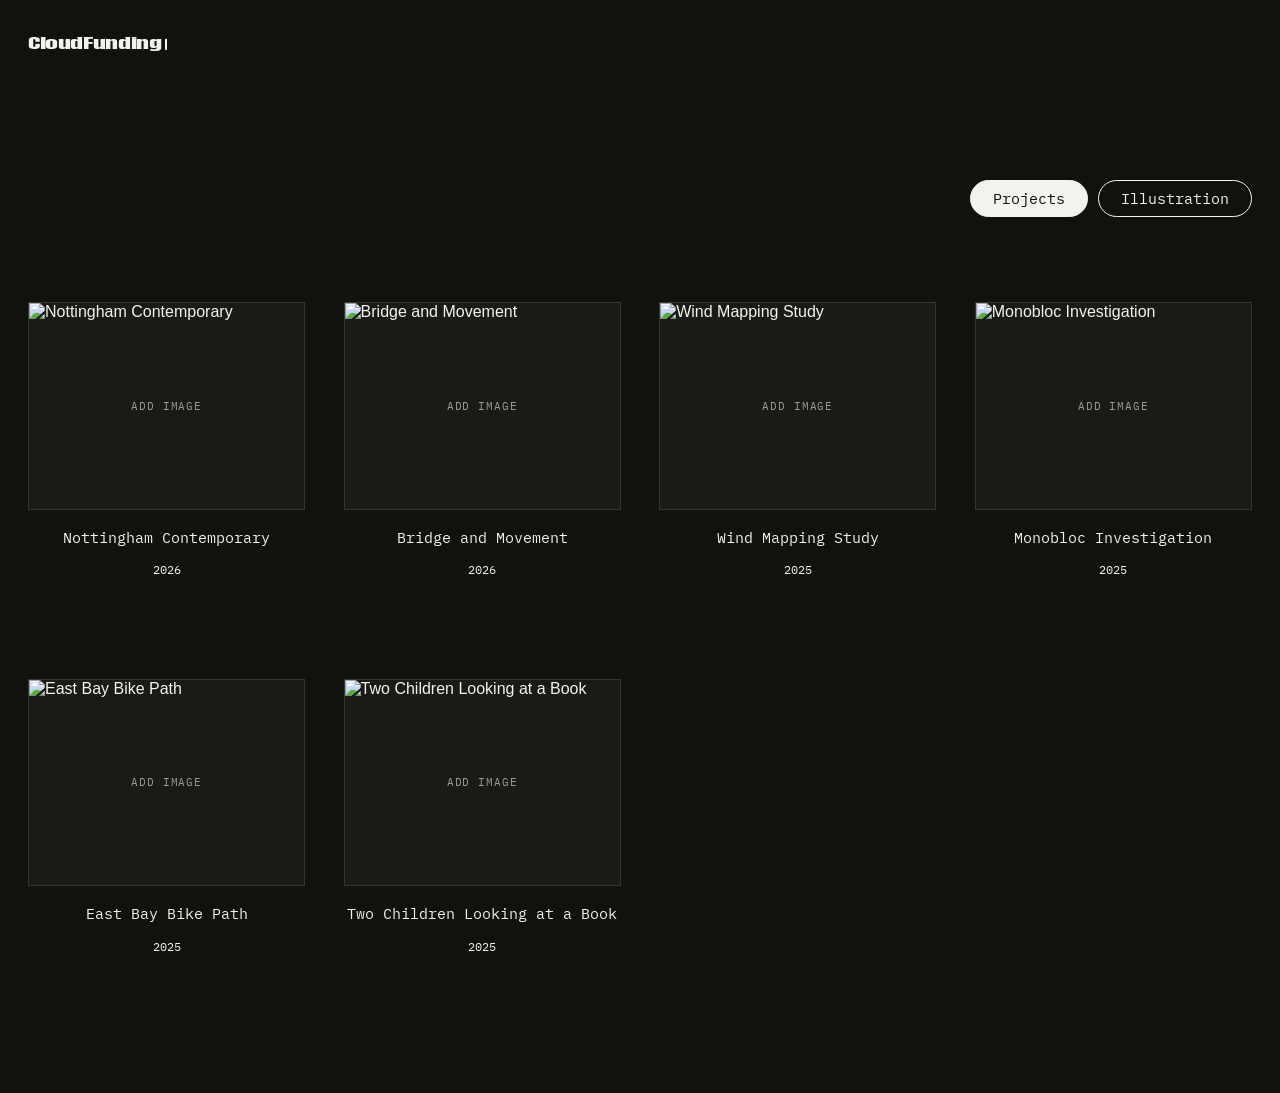
==== commit a02b0442: "Update index.html" ====
--- a/index.html
+++ b/index.html
@@ -1,5 +1,6 @@
 <!DOCTYPE html>
 <html lang="en">
+  
 <head>
   <meta charset="UTF-8">
 
@@ -10,7 +11,15 @@
 
   <title>Clement Fang</title>
 
-  <link rel="stylesheet" href="style.css">
+  <link rel="preconnect" href="https://fonts.googleapis.com">
+<link rel="preconnect" href="https://fonts.gstatic.com" crossorigin>
+
+<link
+  href="https://fonts.googleapis.com/css2?family=Anton&family=IBM+Plex+Mono:ital,wght@0,400;0,500;0,600;1,400&display=block"
+  rel="stylesheet"
+>
+
+<link rel="stylesheet" href="style.css">
 </head>
 
 <body>
--- a/style.css
+++ b/style.css
@@ -60,39 +60,64 @@
 }
 
 
-/* 固定感应区域，避免动画反复触发 */
-
+/* 固定感应范围，但尺寸由较长名称自动决定 */
 .type-logo {
-  display: block;
+  display: inline-grid;
   position: relative;
 
-  width: 10em;
-  height: 2.1em;
+  width: max-content;
+  height: auto;
+  padding-right: 5px;
 
   color: inherit;
   text-decoration: none;
 
-  font-family: "Times New Roman", Times, serif;
-  font-size: clamp(38px, 4vw, 64px);
-  font-weight: 900;
-  line-height: 1;
-  letter-spacing: -0.02em;
+  font-family: "Anton", sans-serif;
+  font-size: clamp(20px, 2vw, 30px);
+  font-weight: 400;
+  line-height: 0.9;
+  letter-spacing: -0.015em;
 
   white-space: nowrap;
   cursor: pointer;
-}
-
-
+
+  /* 整體 Y 軸壓扁 */
+  transform: scaleY(0.5);
+  transform-origin: left center;
+}
+
+/* 隐形放入 CloudFunding，用来计算宽度 */
+.type-logo::before {
+  content: attr(data-default);
+
+  grid-column: 1;
+  grid-row: 1;
+
+  visibility: hidden;
+  pointer-events: none;
+}
+
+.type-logo::after {
+  content: attr(data-hover);
+
+  grid-column: 1;
+  grid-row: 1;
+
+  visibility: hidden;
+  pointer-events: none;
+}
+
+/* 真正显示并进行动画的文字 */
 .type-logo-text {
+  grid-column: 1;
+  grid-row: 1;
+
   display: inline-block;
   white-space: nowrap;
 
-  transform: scaleX(1.08) scaleY(1.75);
-  transform-origin: left top;
-
+  transform: none;
   pointer-events: none;
 }
-
 
 /* 名字后方闪烁光标 */
 
@@ -162,11 +187,8 @@
   background: transparent;
   color: var(--text);
 
-  font-family:
-    "Courier New",
-    Courier,
-    monospace;
-
+font-family: "IBM Plex Mono", monospace;
+  
   font-size: 15px;
   line-height: 1;
 
@@ -290,11 +312,8 @@
 
   color: var(--secondary);
 
-  font-family:
-    "Courier New",
-    Courier,
-    monospace;
-
+  font-family: "IBM Plex Mono", monospace;
+  
   font-size: 11px;
   letter-spacing: 0.08em;
   text-transform: uppercase;
@@ -307,40 +326,54 @@
 }
 
 
+/* =========================
+   圖片下方文字標識
+========================= */
+
 .work-caption {
-  display: flex;
-  justify-content: space-between;
-  align-items: flex-start;
-
-  gap: 20px;
-
-  padding-top: 12px;
-}
-
-
+  display: grid;
+  justify-items: center;
+  align-items: center;
+
+  gap: 8px;
+  width: 100%;
+  padding-top: 18px;
+
+  text-align: center;
+}
+
+
+/* 移除图片下方的 PROJECT / ILLUSTRATION */
+.work-caption::before {
+  content: none;
+  display: none;
+}
+
+/* 作品名称 */
 .work-caption h2 {
   margin: 0;
 
-  font-size: 14px;
+  font-family: "IBM Plex Mono", monospace;
+  font-size: 15px;
   font-weight: 400;
-  line-height: 1.3;
-}
-
-
+  line-height: 1.35;
+
+  letter-spacing: 0;
+  text-align: center;
+}
+
+/* 年份 */
 .work-caption time {
-  flex: 0 0 auto;
-
-  color: var(--secondary);
-
-  font-family:
-    "Courier New",
-    Courier,
-    monospace;
-
-  font-size: 11px;
-  line-height: 1.5;
-}
-
+  margin-top: 8px;
+
+  font-family: "IBM Plex Mono", monospace;
+  font-size: 12px;
+  font-weight: 400;
+  line-height: 1;
+
+  letter-spacing: 0;
+  text-align: center;
+}
 
 /* 图片比例 */
 
@@ -366,65 +399,56 @@
 
 
 /* =========================
-   Illustration layout
-   自由错落排版
-========================= */
-
+   Illustration：右半边单列排版
+========================= */
+
+.illustration-panel {
+  width: 50%;
+  margin-left: auto;
+}
+
+/* 改成一张一张垂直排列 */
 .illustration-grid {
-  display: grid;
-
-  grid-template-columns:
-    repeat(12, minmax(0, 1fr));
-
-  gap:
-    clamp(70px, 9vw, 150px)
-    clamp(20px, 3.5vw, 60px);
-
-  align-items: start;
-}
-
-
-.illustration-card--1 {
-  grid-column: 1 / span 4;
-  grid-row: 1;
-}
-
-
-.illustration-card--2 {
-  grid-column: 6 / span 3;
-  grid-row: 1;
-
-  margin-top: 7vw;
-}
-
-
-.illustration-card--3 {
-  grid-column: 10 / span 3;
-  grid-row: 1;
-
-  margin-top: 1vw;
-}
-
-
-.illustration-card--4 {
-  grid-column: 2 / span 5;
-  grid-row: 2;
-}
-
-
-.illustration-card--5 {
-  grid-column: 8 / span 4;
-  grid-row: 2;
-
-  margin-top: 9vw;
-}
-
-
+  display: flex;
+  flex-direction: column;
+  align-items: stretch;
+
+  width: 100%;
+  gap: 140px;
+}
+
+/* 清除之前每张图片的错落位置 */
+.illustration-card--1,
+.illustration-card--2,
+.illustration-card--3,
+.illustration-card--4,
+.illustration-card--5,
 .illustration-card--6 {
-  grid-column: 4 / span 4;
-  grid-row: 3;
-}
-
+  width: 100%;
+  margin: 0;
+
+  grid-column: auto;
+  grid-row: auto;
+}
+
+/* Illustration 所有图片统一为竖向 */
+.illustration-panel .work-media {
+  width: 100%;
+  aspect-ratio: 3 / 4;
+}
+
+/* 图片填满竖向框 */
+.illustration-panel .work-media img {
+  width: 100%;
+  height: 100%;
+  object-fit: cover;
+}
+
+/* 名字和年份 */
+.illustration-panel .work-caption {
+  width: 100%;
+  padding-top: 14px;
+}
 
 /* =========================
    Projects layout
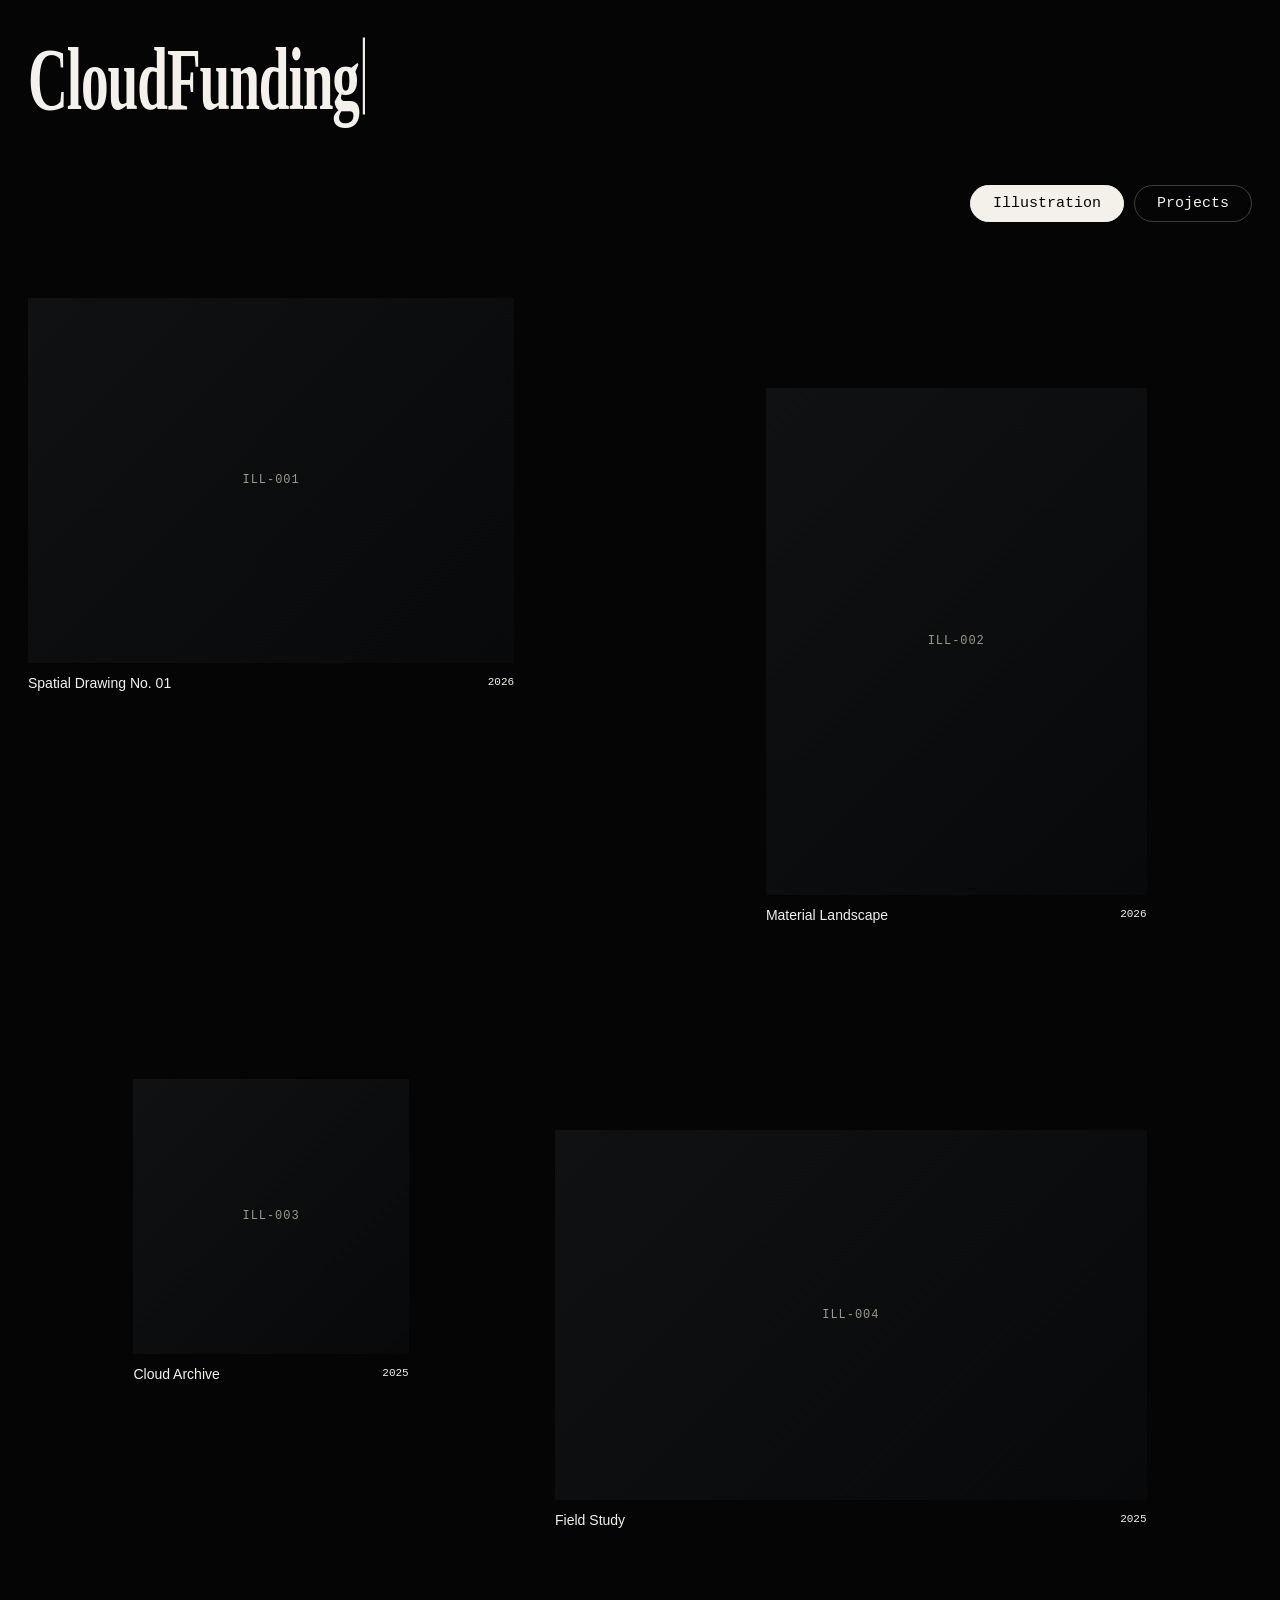
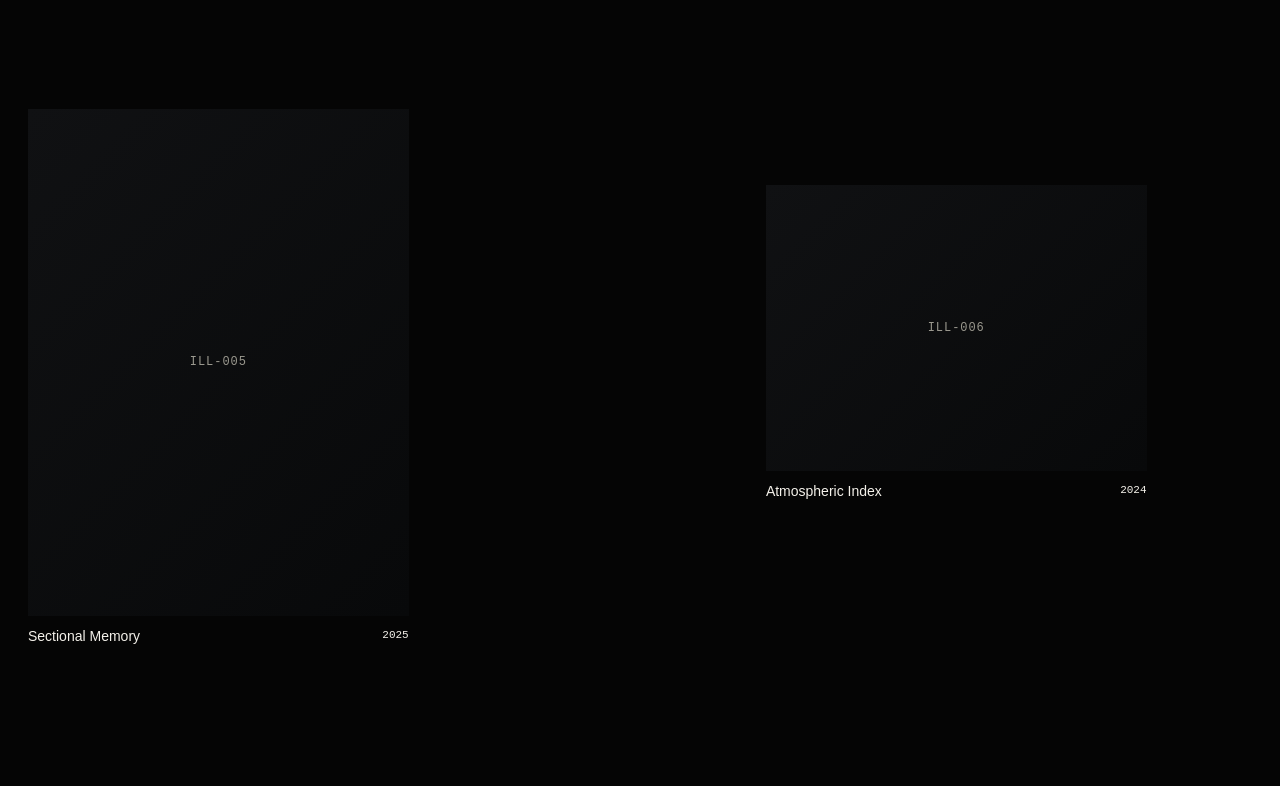
==== commit e40eecb6: "Add files via upload" ====
--- a/index.html
+++ b/index.html
@@ -1,31 +1,14 @@
 <!DOCTYPE html>
-<html lang="en">
-  
+<html lang="zh-Hant">
 <head>
   <meta charset="UTF-8">
-
-  <meta
-    name="viewport"
-    content="width=device-width, initial-scale=1.0"
-  >
-
-  <title>Clement Fang</title>
-
-  <link rel="preconnect" href="https://fonts.googleapis.com">
-<link rel="preconnect" href="https://fonts.gstatic.com" crossorigin>
-
-<link
-  href="https://fonts.googleapis.com/css2?family=Anton&family=IBM+Plex+Mono:ital,wght@0,400;0,500;0,600;1,400&display=block"
-  rel="stylesheet"
->
-
-<link rel="stylesheet" href="style.css">
+  <meta name="viewport" content="width=device-width, initial-scale=1.0">
+  <meta name="description" content="Clement Fang portfolio archive">
+  <title>CloudFunding — ClementFang</title>
+  <link rel="stylesheet" href="style.css">
 </head>
-
 <body>
-
-  <!-- 固定动态 Logo -->
-  <header class="header">
+  <header class="site-header">
     <a
       class="type-logo"
       href="index.html"
@@ -33,377 +16,54 @@
       data-hover="ClementFang"
       aria-label="CloudFunding — ClementFang"
     >
-      <span
-        class="type-logo-text"
-        aria-hidden="true"
-      >CloudFunding</span>
+      <span class="type-logo-text" aria-hidden="true">CloudFunding</span>
     </a>
   </header>
 
+  <main class="work-index">
+    <div class="category-switch" role="tablist" aria-label="作品分類">
+      <button
+        id="illustration-tab"
+        class="category-button is-active"
+        type="button"
+        role="tab"
+        aria-selected="true"
+        aria-controls="illustration-panel"
+        data-category-target="illustration-panel"
+      >Illustration</button>
 
-  <!-- 两个互动分类按钮 -->
- <main class="work-index">
-
-  <!-- 分类按钮：属于页面内容，会跟着网页滚动 -->
-  <nav
-    class="category-switch"
-    role="tablist"
-    aria-label="Portfolio categories"
-  >
-
-    <!-- Projects 放到前面，并设为默认显示 -->
-    <button
-      id="projects-tab"
-      class="category-button is-active"
-      type="button"
-      role="tab"
-      aria-selected="true"
-      aria-controls="projects-panel"
-      data-category-target="projects-panel"
-    >
-      Projects
-    </button>
-
-    <button
-      id="illustration-tab"
-      class="category-button"
-      type="button"
-      role="tab"
-      aria-selected="false"
-      aria-controls="illustration-panel"
-      data-category-target="illustration-panel"
-      tabindex="-1"
-    >
-      Illustration
-    </button>
-
-  </nav>
-
-    <!-- =========================
-         Illustration
-         自由、错落排版
-    ========================== -->
+      <button
+        id="projects-tab"
+        class="category-button"
+        type="button"
+        role="tab"
+        aria-selected="false"
+        aria-controls="projects-panel"
+        data-category-target="projects-panel"
+      >Projects</button>
+    </div>
 
     <section
-  id="illustration-panel"
-  class="category-panel illustration-panel"
-  role="tabpanel"
-  aria-labelledby="illustration-tab"
-  hidden
->
-      <div class="illustration-grid">
-
-        <article class="work-card illustration-card--1">
-          <a href="#">
-            <div class="work-media media--landscape">
-
-              <img
-                src="assets/illustration/illustration-01.jpg"
-                alt="Spatial Drawing No. 01"
-                onerror="this.hidden=true"
-              >
-
-              <span class="image-fallback">
-                Add image
-              </span>
-
-            </div>
-
-            <div class="work-caption">
-              <h2>Spatial Drawing No. 01</h2>
-              <time datetime="2026">2026</time>
-            </div>
-          </a>
-        </article>
-
-
-        <article class="work-card illustration-card--2">
-          <a href="#">
-            <div class="work-media media--portrait">
-
-              <img
-                src="assets/illustration/illustration-02.jpg"
-                alt="Material Landscape"
-                onerror="this.hidden=true"
-              >
-
-              <span class="image-fallback">
-                Add image
-              </span>
-
-            </div>
-
-            <div class="work-caption">
-              <h2>Material Landscape</h2>
-              <time datetime="2026">2026</time>
-            </div>
-          </a>
-        </article>
-
-
-        <article class="work-card illustration-card--3">
-          <a href="#">
-            <div class="work-media media--square">
-
-              <img
-                src="assets/illustration/illustration-03.jpg"
-                alt="Cloud Archive"
-                onerror="this.hidden=true"
-              >
-
-              <span class="image-fallback">
-                Add image
-              </span>
-
-            </div>
-
-            <div class="work-caption">
-              <h2>Cloud Archive</h2>
-              <time datetime="2025">2025</time>
-            </div>
-          </a>
-        </article>
-
-
-        <article class="work-card illustration-card--4">
-          <a href="#">
-            <div class="work-media media--wide">
-
-              <img
-                src="assets/illustration/illustration-04.jpg"
-                alt="Field Study"
-                onerror="this.hidden=true"
-              >
-
-              <span class="image-fallback">
-                Add image
-              </span>
-
-            </div>
-
-            <div class="work-caption">
-              <h2>Field Study</h2>
-              <time datetime="2025">2025</time>
-            </div>
-          </a>
-        </article>
-
-
-        <article class="work-card illustration-card--5">
-          <a href="#">
-            <div class="work-media media--portrait">
-
-              <img
-                src="assets/illustration/illustration-05.jpg"
-                alt="Figure and Ground"
-                onerror="this.hidden=true"
-              >
-
-              <span class="image-fallback">
-                Add image
-              </span>
-
-            </div>
-
-            <div class="work-caption">
-              <h2>Figure and Ground</h2>
-              <time datetime="2025">2025</time>
-            </div>
-          </a>
-        </article>
-
-
-        <article class="work-card illustration-card--6">
-          <a href="#">
-            <div class="work-media media--landscape">
-
-              <img
-                src="assets/illustration/illustration-06.jpg"
-                alt="Material Assembly"
-                onerror="this.hidden=true"
-              >
-
-              <span class="image-fallback">
-                Add image
-              </span>
-
-            </div>
-
-            <div class="work-caption">
-              <h2>Material Assembly</h2>
-              <time datetime="2024">2024</time>
-            </div>
-          </a>
-        </article>
-
-      </div>
+      id="illustration-panel"
+      class="category-panel is-active"
+      role="tabpanel"
+      aria-labelledby="illustration-tab"
+    >
+      <div id="illustration-grid" class="illustration-grid" aria-live="polite"></div>
     </section>
 
-
-    <!-- =========================
-         Projects
-         整齐四栏排版
-    ========================== -->
-
-   <section
-  id="projects-panel"
-  class="category-panel projects-panel is-active"
-  role="tabpanel"
-  aria-labelledby="projects-tab"
->
-
-      <div class="projects-grid">
-
-        <article class="work-card">
-          <a href="#">
-            <div class="work-media project-media">
-
-              <img
-                src="assets/projects/nottingham.jpg"
-                alt="Nottingham Contemporary"
-                onerror="this.hidden=true"
-              >
-
-              <span class="image-fallback">
-                Add image
-              </span>
-
-            </div>
-
-            <div class="work-caption">
-              <h2>Nottingham Contemporary</h2>
-              <time datetime="2026">2026</time>
-            </div>
-          </a>
-        </article>
-
-
-        <article class="work-card">
-          <a href="#">
-            <div class="work-media project-media">
-
-              <img
-                src="assets/projects/bridge.jpg"
-                alt="Bridge and Movement"
-                onerror="this.hidden=true"
-              >
-
-              <span class="image-fallback">
-                Add image
-              </span>
-
-            </div>
-
-            <div class="work-caption">
-              <h2>Bridge and Movement</h2>
-              <time datetime="2026">2026</time>
-            </div>
-          </a>
-        </article>
-
-
-        <article class="work-card">
-          <a href="#">
-            <div class="work-media project-media">
-
-              <img
-                src="assets/projects/wind-mapping.jpg"
-                alt="Wind Mapping Study"
-                onerror="this.hidden=true"
-              >
-
-              <span class="image-fallback">
-                Add image
-              </span>
-
-            </div>
-
-            <div class="work-caption">
-              <h2>Wind Mapping Study</h2>
-              <time datetime="2025">2025</time>
-            </div>
-          </a>
-        </article>
-
-
-        <article class="work-card">
-          <a href="#">
-            <div class="work-media project-media">
-
-              <img
-                src="assets/projects/monobloc.jpg"
-                alt="Monobloc Investigation"
-                onerror="this.hidden=true"
-              >
-
-              <span class="image-fallback">
-                Add image
-              </span>
-
-            </div>
-
-            <div class="work-caption">
-              <h2>Monobloc Investigation</h2>
-              <time datetime="2025">2025</time>
-            </div>
-          </a>
-        </article>
-
-
-        <article class="work-card">
-          <a href="#">
-            <div class="work-media project-media">
-
-              <img
-                src="assets/projects/east-bay.jpg"
-                alt="East Bay Bike Path"
-                onerror="this.hidden=true"
-              >
-
-              <span class="image-fallback">
-                Add image
-              </span>
-
-            </div>
-
-            <div class="work-caption">
-              <h2>East Bay Bike Path</h2>
-              <time datetime="2025">2025</time>
-            </div>
-          </a>
-        </article>
-
-
-        <article class="work-card">
-          <a href="#">
-            <div class="work-media project-media">
-
-              <img
-                src="assets/projects/two-children.jpg"
-                alt="Two Children Looking at a Book"
-                onerror="this.hidden=true"
-              >
-
-              <span class="image-fallback">
-                Add image
-              </span>
-
-            </div>
-
-            <div class="work-caption">
-              <h2>Two Children Looking at a Book</h2>
-              <time datetime="2025">2025</time>
-            </div>
-          </a>
-        </article>
-
-      </div>
+    <section
+      id="projects-panel"
+      class="category-panel"
+      role="tabpanel"
+      aria-labelledby="projects-tab"
+      hidden
+    >
+      <div id="projects-grid" class="projects-grid" aria-live="polite"></div>
     </section>
-
   </main>
 
-
+  <script src="works.js"></script>
   <script src="script.js"></script>
-
 </body>
 </html>
--- a/style.css
+++ b/style.css
@@ -1,575 +1,410 @@
 :root {
-  --background: #11110d;
-  --text: #f3f2ee;
-  --secondary: #9c9b94;
-  --line: rgba(243, 242, 238, 0.35);
-  --panel: #1a1a17;
-}
-
-* {
-  box-sizing: border-box;
-}
-
-html {
-  scroll-behavior: smooth;
-}
+  --background: #050505;
+  --text: #f4f1ea;
+  --secondary: #9b998f;
+  --line: rgba(244, 241, 234, 0.24);
+  --placeholder: #101113;
+  --placeholder-alt: #08090a;
+}
+
+* { box-sizing: border-box; }
+html { scroll-behavior: smooth; }
 
 body {
   margin: 0;
-
+  padding: 0 28px;
   background: var(--background);
   color: var(--text);
-
   font-family: Arial, Helvetica, sans-serif;
 }
 
-a {
-  color: inherit;
-  text-decoration: none;
-}
-
-button {
-  font: inherit;
-}
-
-img {
-  display: block;
-  max-width: 100%;
-}
-
-
-/* =========================
-   Fixed transparent Logo
-========================= */
-
-.header {
+a { color: inherit; text-decoration: none; }
+button { font: inherit; }
+
+.site-header {
   position: fixed;
-  top: 32px;
+  top: 34px;
   left: 28px;
   z-index: 1000;
-
   width: auto;
   padding: 0;
-
   background: transparent;
   border: 0;
   box-shadow: none;
-
   backdrop-filter: none;
   -webkit-backdrop-filter: none;
 }
 
-
-/* 固定感应范围，但尺寸由较长名称自动决定 */
 .type-logo {
-  display: inline-grid;
+  display: block;
   position: relative;
-
-  width: max-content;
-  height: auto;
-  padding-right: 5px;
-
+  width: 11em;
+  height: 2.4em;
   color: inherit;
-  text-decoration: none;
-
-  font-family: "Anton", sans-serif;
-  font-size: clamp(20px, 2vw, 30px);
-  font-weight: 400;
-  line-height: 0.9;
-  letter-spacing: -0.015em;
-
+  font-family: "Times New Roman", Times, serif;
+  font-size: clamp(38px, 4vw, 64px);
+  font-weight: 900;
+  line-height: 1;
+  letter-spacing: -0.02em;
   white-space: nowrap;
   cursor: pointer;
-
-  /* 整體 Y 軸壓扁 */
-  transform: scaleY(0.5);
-  transform-origin: left center;
-}
-
-/* 隐形放入 CloudFunding，用来计算宽度 */
-.type-logo::before {
-  content: attr(data-default);
-
-  grid-column: 1;
-  grid-row: 1;
-
-  visibility: hidden;
-  pointer-events: none;
-}
-
-.type-logo::after {
-  content: attr(data-hover);
-
-  grid-column: 1;
-  grid-row: 1;
-
-  visibility: hidden;
-  pointer-events: none;
-}
-
-/* 真正显示并进行动画的文字 */
+}
+
 .type-logo-text {
-  grid-column: 1;
-  grid-row: 1;
-
   display: inline-block;
   white-space: nowrap;
-
-  transform: none;
+  transform: scaleX(1.08) scaleY(1.75);
+  transform-origin: left top;
   pointer-events: none;
 }
-
-/* 名字后方闪烁光标 */
 
 .type-logo-text::after {
   content: "";
   display: inline-block;
-
   width: 2px;
   height: 0.86em;
   margin-left: 4px;
-
   background: currentColor;
   vertical-align: -0.06em;
-
-  animation:
-    cursor-blink
-    0.8s
-    steps(1, end)
-    infinite;
-}
-
+  animation: cursor-blink 0.72s steps(1, end) infinite;
+}
 
 @keyframes cursor-blink {
-  0%,
-  45% {
-    opacity: 1;
-  }
-
-  46%,
-  100% {
-    opacity: 0;
-  }
-}
-
+  0%, 45% { opacity: 1; }
+  46%, 100% { opacity: 0; }
+}
 
 .type-logo:focus-visible {
   outline: 1px solid currentColor;
-  outline-offset: 7px;
-}
-
-
-/* =========================
-   Category buttons
-========================= */
+  outline-offset: 8px;
+}
+
+.work-index {
+  width: 100%;
+  padding-top: 185px;
+  padding-bottom: 140px;
+}
 
 .category-switch {
-  position: relative;
-
   display: flex;
   justify-content: flex-end;
-  align-items: center;
+  flex-wrap: wrap;
   gap: 10px;
-
-  width: 100%;
-  margin: 0 0 85px;
-  padding: 0;
-
-  background: transparent;
+  margin-bottom: 76px;
 }
 
 .category-button {
   padding: 10px 22px;
-
-  border: 1px solid var(--text);
+  border: 1px solid var(--line);
   border-radius: 999px;
-
   background: transparent;
   color: var(--text);
-
-font-family: "IBM Plex Mono", monospace;
-  
+  font-family: "Courier New", Courier, monospace;
   font-size: 15px;
   line-height: 1;
-
   cursor: pointer;
-
-  transition:
-    background 160ms ease,
-    color 160ms ease,
-    opacity 160ms ease;
-}
-
-
-.category-button:hover {
-  opacity: 0.65;
-}
-
-
+  transition: background 150ms ease, color 150ms ease, opacity 150ms ease;
+}
+
+.category-button:hover { opacity: 0.62; }
 .category-button.is-active {
+  border-color: var(--text);
   background: var(--text);
   color: var(--background);
 }
-
-
 .category-button:focus-visible {
-  outline: 2px solid var(--text);
+  outline: 1px solid var(--text);
   outline-offset: 4px;
 }
 
-
-/* =========================
-   Main category panels
-========================= */
-
-.work-index {
-  min-height: 100vh;
-
-  padding:
-    180px
-    28px
-    140px;
-}
-
-
-.category-panel[hidden] {
-  display: none;
-}
-
-
-.category-panel.is-active {
-  animation:
-    panel-in
-    280ms
-    ease
-    both;
-}
-
-
-@keyframes panel-in {
-  from {
-    opacity: 0;
-    transform: translateY(10px);
-  }
-
-  to {
-    opacity: 1;
-    transform: translateY(0);
-  }
-}
-
-
-/* =========================
-   Shared work cards
-========================= */
-
-.work-card {
-  min-width: 0;
-}
-
-
-.work-card a {
-  display: block;
-}
-
+.category-panel { display: none; }
+.category-panel.is-active { display: block; }
+
+.work-card { min-width: 0; }
+.work-card a { display: block; }
 
 .work-media {
   position: relative;
+  width: 100%;
   overflow: hidden;
-
-  width: 100%;
-
-  background: var(--panel);
-
-  border:
-    1px
-    solid
-    rgba(243, 242, 238, 0.12);
-}
-
+  background: linear-gradient(135deg, var(--placeholder), var(--placeholder-alt));
+}
+
+.media-landscape { aspect-ratio: 4 / 3; }
+.media-portrait { aspect-ratio: 3 / 4; }
+.media-square { aspect-ratio: 1 / 1; }
+.media-wide { aspect-ratio: 16 / 10; }
 
 .work-media img {
-  position: relative;
-  z-index: 1;
-
+  display: block;
   width: 100%;
   height: 100%;
-
-  object-fit: cover;
-
-  transition:
-    opacity 180ms ease,
-    transform 400ms ease;
-}
-
-
-.image-fallback {
+  transition: opacity 180ms ease, transform 360ms ease;
+}
+
+.work-media img.fit-cover { object-fit: cover; }
+.work-media img.fit-contain { object-fit: contain; }
+
+.work-media::after {
+  content: attr(data-placeholder);
   position: absolute;
   inset: 0;
-
-  display: grid;
+  display: none;
   place-items: center;
-
   color: var(--secondary);
-
-  font-family: "IBM Plex Mono", monospace;
-  
-  font-size: 11px;
+  font-family: "Courier New", Courier, monospace;
+  font-size: 12px;
   letter-spacing: 0.08em;
-  text-transform: uppercase;
-}
-
-
-.work-card:hover img {
-  opacity: 0.78;
-  transform: scale(1.015);
-}
-
-
-/* =========================
-   圖片下方文字標識
-========================= */
+}
+
+.work-media.is-placeholder::after { display: grid; }
+.work-media.is-placeholder img { display: none; }
+.work-card:hover img { opacity: 0.76; transform: scale(1.012); }
 
 .work-caption {
-  display: grid;
-  justify-items: center;
-  align-items: center;
-
-  gap: 8px;
-  width: 100%;
-  padding-top: 18px;
-
-  text-align: center;
-}
-
-
-/* 移除图片下方的 PROJECT / ILLUSTRATION */
-.work-caption::before {
-  content: none;
-  display: none;
-}
-
-/* 作品名称 */
+  display: flex;
+  justify-content: space-between;
+  align-items: flex-start;
+  gap: 20px;
+  padding-top: 12px;
+}
+
 .work-caption h2 {
   margin: 0;
-
-  font-family: "IBM Plex Mono", monospace;
-  font-size: 15px;
+  font-size: 14px;
   font-weight: 400;
-  line-height: 1.35;
-
-  letter-spacing: 0;
-  text-align: center;
-}
-
-/* 年份 */
+  line-height: 1.28;
+}
+
 .work-caption time {
-  margin-top: 8px;
-
-  font-family: "IBM Plex Mono", monospace;
+  flex: 0 0 auto;
+  font-family: "Courier New", Courier, monospace;
+  font-size: 11px;
+  line-height: 1.45;
+}
+
+.illustration-grid {
+  display: grid;
+  grid-template-columns: repeat(12, minmax(0, 1fr));
+  column-gap: clamp(18px, 3.2vw, 60px);
+  row-gap: clamp(100px, 12vw, 190px);
+  align-items: start;
+}
+
+.illustration-card--one { grid-column: 1 / span 5; grid-row: 1; }
+.illustration-card--two { grid-column: 8 / span 4; grid-row: 1; margin-top: 7vw; }
+.illustration-card--three { grid-column: 2 / span 3; grid-row: 2; }
+.illustration-card--four { grid-column: 6 / span 6; grid-row: 2; margin-top: 4vw; }
+.illustration-card--five { grid-column: 1 / span 4; grid-row: 3; margin-top: 2vw; }
+.illustration-card--six { grid-column: 8 / span 4; grid-row: 3; margin-top: 8vw; }
+
+.projects-grid {
+  display: grid;
+  grid-template-columns: repeat(4, minmax(0, 1fr));
+  column-gap: clamp(22px, 3vw, 52px);
+  row-gap: clamp(82px, 9vw, 145px);
+  align-items: start;
+}
+
+.project-card:nth-child(4n + 2) { margin-top: 3vw; }
+.project-card:nth-child(4n + 4) { margin-top: 6vw; }
+
+/* Artwork detail */
+.artwork-page {
+  padding-top: 190px;
+  padding-bottom: 140px;
+}
+
+.artwork-navigation { margin-bottom: 70px; }
+.artwork-navigation a {
+  font-family: "Courier New", Courier, monospace;
   font-size: 12px;
+  text-transform: uppercase;
+}
+.artwork-navigation a:hover { text-decoration: underline; }
+
+.artwork-information {
+  display: grid;
+  grid-template-columns: minmax(280px, 2fr) minmax(180px, 1fr);
+  gap: 45px;
+  padding-bottom: 70px;
+  margin-bottom: 70px;
+  border-bottom: 1px solid var(--line);
+}
+
+.artwork-number {
+  margin: 0 0 18px;
+  color: var(--secondary);
+  font-family: "Courier New", Courier, monospace;
+  font-size: 12px;
+}
+
+.artwork-information h1 {
+  margin: 0;
+  font-family: "Times New Roman", Times, serif;
+  font-size: clamp(48px, 7vw, 110px);
   font-weight: 400;
-  line-height: 1;
-
-  letter-spacing: 0;
-  text-align: center;
-}
-
-/* 图片比例 */
-
-.media--landscape {
-  aspect-ratio: 4 / 3;
-}
-
-.media--portrait {
-  aspect-ratio: 3 / 4;
-}
-
-.media--square {
-  aspect-ratio: 1 / 1;
-}
-
-.media--wide {
-  aspect-ratio: 16 / 10;
-}
-
-.project-media {
-  aspect-ratio: 4 / 3;
-}
-
-
-/* =========================
-   Illustration：右半边单列排版
-========================= */
-
-.illustration-panel {
-  width: 50%;
-  margin-left: auto;
-}
-
-/* 改成一张一张垂直排列 */
-.illustration-grid {
-  display: flex;
-  flex-direction: column;
-  align-items: stretch;
-
+  line-height: 0.9;
+  letter-spacing: -0.045em;
+}
+
+.artwork-metadata { margin: 0; }
+.artwork-metadata div {
+  display: grid;
+  grid-template-columns: 80px minmax(0, 1fr);
+  gap: 16px;
+  padding: 10px 0;
+  border-bottom: 1px solid var(--line);
+}
+.artwork-metadata dt {
+  color: var(--secondary);
+  font-family: "Courier New", Courier, monospace;
+  font-size: 10px;
+  text-transform: uppercase;
+}
+.artwork-metadata dd { margin: 0; font-size: 13px; line-height: 1.4; }
+
+.artwork-description {
+  grid-column: 1 / -1;
+  max-width: 780px;
+  margin: 15px 0 0;
+  font-size: 18px;
+  line-height: 1.55;
+}
+
+.artwork-gallery {
+  display: grid;
+  grid-template-columns: repeat(12, minmax(0, 1fr));
+  gap: 100px 28px;
+}
+
+.artwork-image { grid-column: 3 / span 8; margin: 0; }
+.artwork-image--hero { grid-column: 1 / -1; }
+.artwork-image:nth-child(3n + 2) { grid-column: 1 / span 7; }
+.artwork-image:nth-child(3n + 3) { grid-column: 6 / span 7; }
+
+.artwork-image-button {
+  display: block;
   width: 100%;
-  gap: 140px;
-}
-
-/* 清除之前每张图片的错落位置 */
-.illustration-card--1,
-.illustration-card--2,
-.illustration-card--3,
-.illustration-card--4,
-.illustration-card--5,
-.illustration-card--6 {
-  width: 100%;
-  margin: 0;
-
-  grid-column: auto;
-  grid-row: auto;
-}
-
-/* Illustration 所有图片统一为竖向 */
-.illustration-panel .work-media {
-  width: 100%;
-  aspect-ratio: 3 / 4;
-}
-
-/* 图片填满竖向框 */
-.illustration-panel .work-media img {
-  width: 100%;
-  height: 100%;
-  object-fit: cover;
-}
-
-/* 名字和年份 */
-.illustration-panel .work-caption {
-  width: 100%;
-  padding-top: 14px;
-}
-
-/* =========================
-   Projects layout
-   整齐四栏排版
-========================= */
-
-.projects-grid {
-  display: grid;
-
-  grid-template-columns:
-    repeat(4, minmax(0, 1fr));
-
-  gap:
-    clamp(70px, 8vw, 135px)
-    clamp(22px, 3vw, 52px);
-
-  align-items: start;
-}
-
-
-/* =========================
-   Tablet
-========================= */
-
-@media (max-width: 1000px) {
-
-  .work-index {
-    padding-top: 190px;
+  padding: 0;
+  border: 0;
+  background: transparent;
+  color: inherit;
+  cursor: zoom-in;
+}
+.artwork-image-button:disabled { cursor: default; }
+.artwork-image img { display: block; width: 100%; height: auto; }
+.artwork-image figcaption {
+  margin-top: 10px;
+  color: var(--secondary);
+  font-family: "Courier New", Courier, monospace;
+  font-size: 10px;
+  line-height: 1.4;
+}
+
+.detail-placeholder {
+  display: grid;
+  min-height: 280px;
+  place-items: center;
+  background: linear-gradient(135deg, var(--placeholder), var(--placeholder-alt));
+  color: var(--secondary);
+  font-family: "Courier New", Courier, monospace;
+  font-size: 12px;
+  letter-spacing: 0.08em;
+}
+
+.image-viewer {
+  width: 100vw;
+  max-width: none;
+  height: 100vh;
+  max-height: none;
+  padding: 40px;
+  border: 0;
+  background: rgba(0, 0, 0, 0.96);
+  color: #fff;
+}
+.image-viewer::backdrop { background: rgba(0, 0, 0, 0.96); }
+.image-viewer[open] {
+  display: grid;
+  place-items: center;
+  grid-template-rows: minmax(0, 1fr) auto;
+}
+.image-viewer img {
+  display: block;
+  max-width: 100%;
+  max-height: calc(100vh - 110px);
+  object-fit: contain;
+}
+.image-viewer p {
+  margin: 16px 0 0;
+  font-family: "Courier New", Courier, monospace;
+  font-size: 11px;
+}
+.image-viewer-close {
+  position: fixed;
+  top: 20px;
+  right: 28px;
+  z-index: 10;
+  padding: 0;
+  border: 0;
+  background: transparent;
+  color: #fff;
+  font-size: 36px;
+  font-weight: 300;
+  cursor: pointer;
+}
+
+@media (max-width: 1050px) {
+  .work-index { padding-top: 165px; }
+  .category-switch { margin-bottom: 58px; }
+  .illustration-grid {
+    grid-template-columns: repeat(2, minmax(0, 1fr));
+    gap: 85px 30px;
   }
-
-  .illustration-grid,
-  .projects-grid {
-    grid-template-columns:
-      repeat(2, minmax(0, 1fr));
-
-    gap: 80px 28px;
-  }
-
-  .illustration-card--1,
-  .illustration-card--2,
-  .illustration-card--3,
-  .illustration-card--4,
-  .illustration-card--5,
-  .illustration-card--6 {
+  .illustration-card--one,
+  .illustration-card--two,
+  .illustration-card--three,
+  .illustration-card--four,
+  .illustration-card--five,
+  .illustration-card--six {
     grid-column: auto;
     grid-row: auto;
     margin-top: 0;
   }
-}
-
-
-/* =========================
-   Mobile
-========================= */
-
-@media (max-width: 680px) {
-
-  .header {
-    top: 22px;
-    left: 16px;
+  .projects-grid { grid-template-columns: repeat(2, minmax(0, 1fr)); }
+  .project-card:nth-child(4n + 2),
+  .project-card:nth-child(4n + 4) { margin-top: 0; }
+  .project-card:nth-child(even) { margin-top: 5vw; }
+}
+
+@media (max-width: 700px) {
+  body { padding: 0 16px; }
+  .site-header { top: 24px; left: 16px; }
+  .type-logo { width: 11em; height: 2.2em; font-size: 32px; }
+  .work-index { padding-top: 132px; padding-bottom: 85px; }
+  .category-switch { justify-content: flex-start; gap: 7px; margin-bottom: 46px; }
+  .category-button { padding: 9px 15px; font-size: 12px; }
+  .illustration-grid,
+  .projects-grid { grid-template-columns: 1fr; row-gap: 68px; }
+  .project-card:nth-child(even) { margin-top: 0; }
+  .work-caption h2 { font-size: 15px; }
+
+  .artwork-page { padding-top: 145px; }
+  .artwork-navigation { margin-bottom: 45px; }
+  .artwork-information {
+    grid-template-columns: 1fr;
+    gap: 30px;
+    padding-bottom: 45px;
+    margin-bottom: 45px;
   }
-
-  .type-logo {
-    width: 9em;
-    height: 1.9em;
-
-    font-size: 34px;
-  }
-
-  .type-logo-text {
-    transform:
-      scaleX(1.04)
-      scaleY(1.4);
-  }
-
-  .category-switch {
-  position: relative;
-
-  justify-content: flex-start;
-  flex-wrap: wrap;
-
-  gap: 7px;
-  margin-bottom: 48px;
-}
-
-  .category-button {
-    padding: 9px 15px;
-
-    font-size: 12px;
-  }
-
- .work-index {
-  padding:
-    145px
-    16px
-    90px;
-}
-  .illustration-grid,
-  .projects-grid {
-    grid-template-columns: 1fr;
-
-    gap: 68px;
-  }
-
-  .work-caption h2 {
-    font-size: 15px;
-  }
-}
-
-
-/* 减少动画模式 */
+  .artwork-description { grid-column: auto; font-size: 16px; }
+  .artwork-gallery { display: block; }
+  .artwork-image { margin-bottom: 65px; }
+  .image-viewer { padding: 20px; }
+}
 
 @media (prefers-reduced-motion: reduce) {
-
-  html {
-    scroll-behavior: auto;
-  }
-
-  .category-panel.is-active,
-  .work-media img {
-    animation: none;
-    transition: none;
-  }
-}
+  html { scroll-behavior: auto; }
+  .type-logo-text::after { animation: none; opacity: 1; }
+  .work-media img { transition: none; }
+}
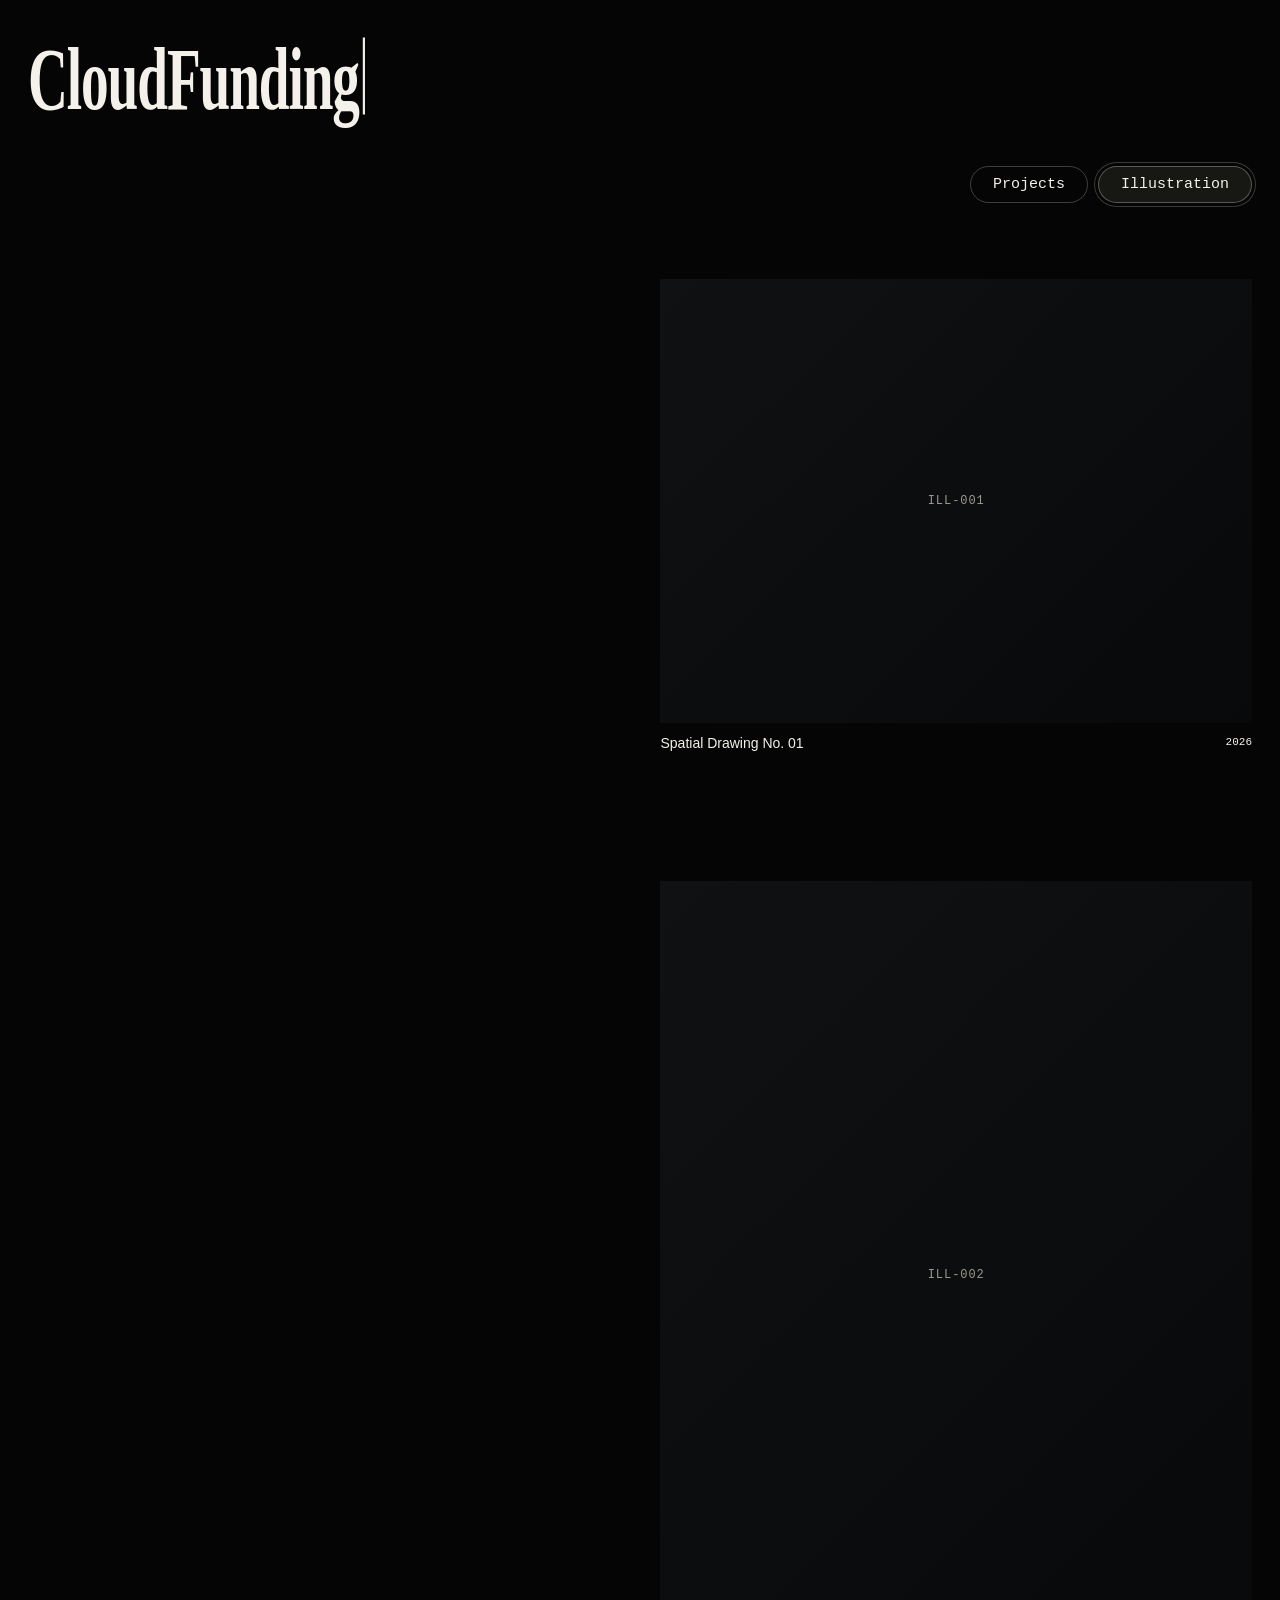
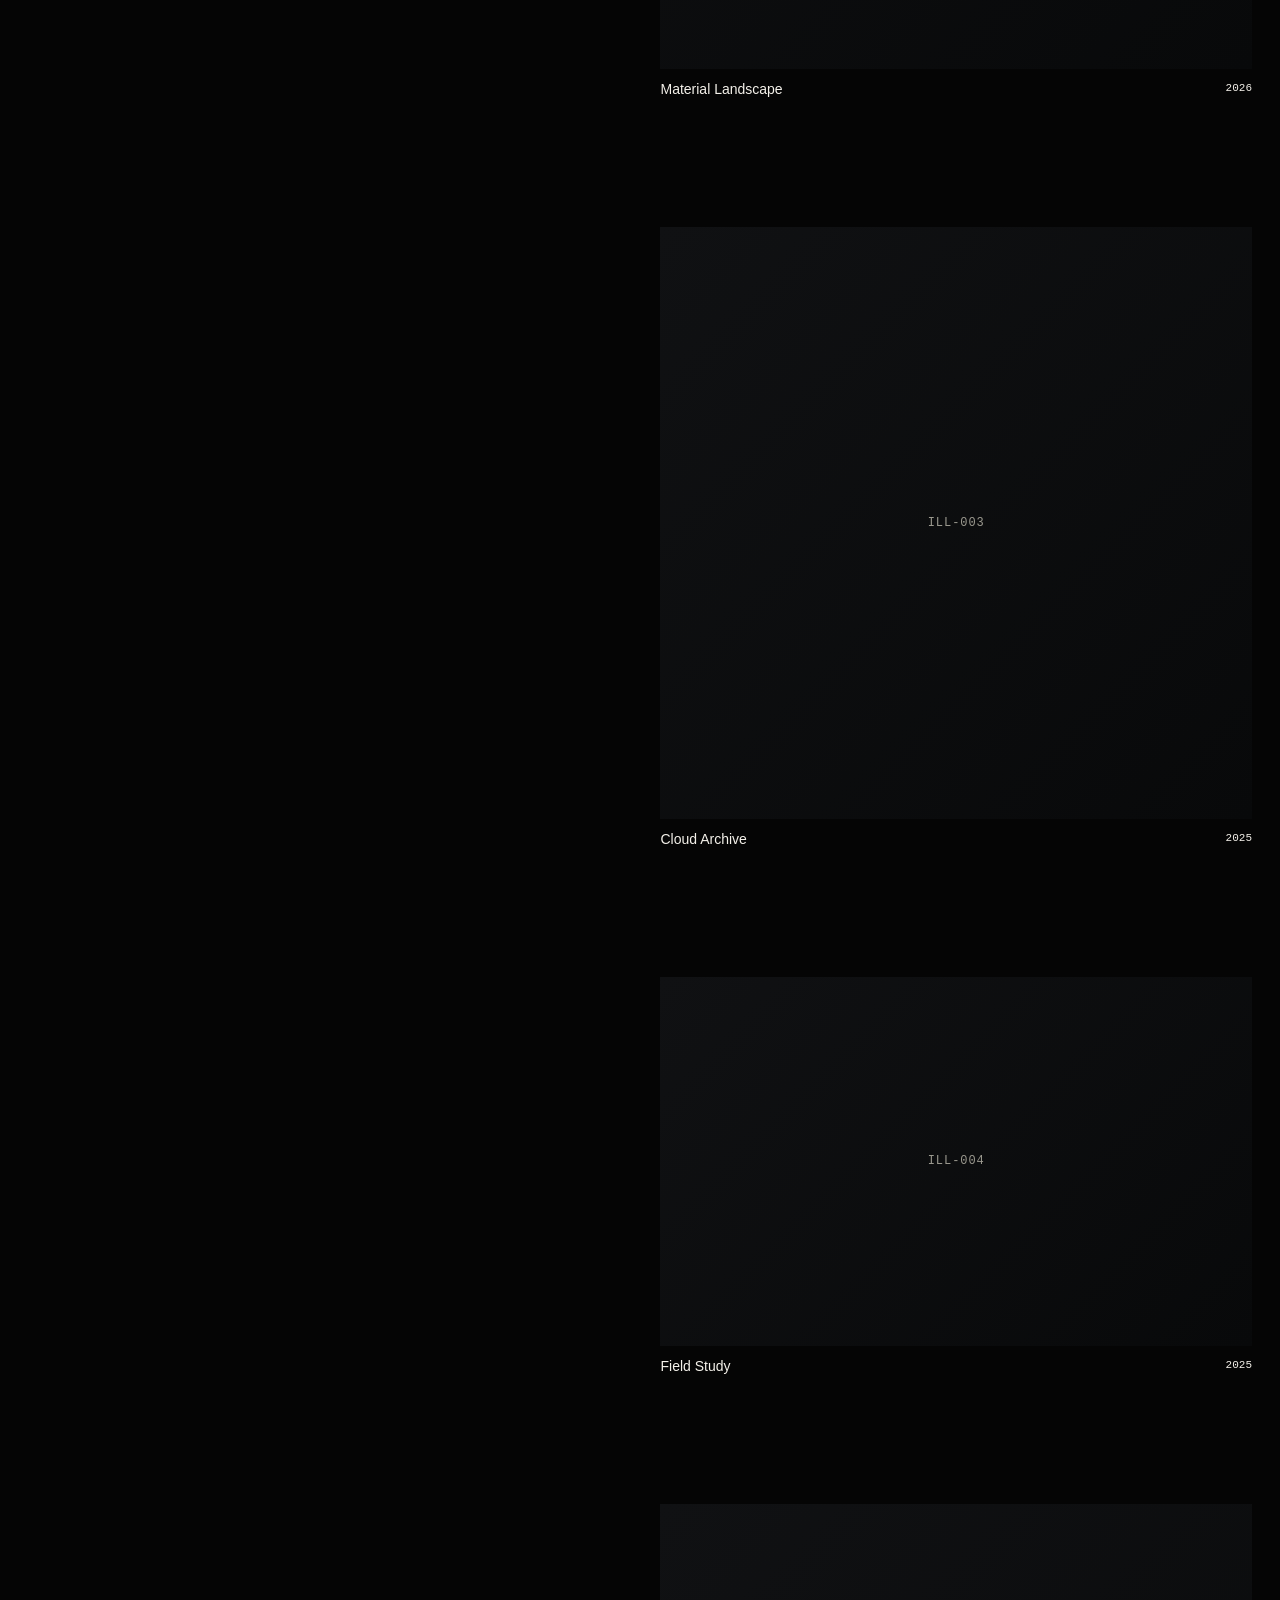
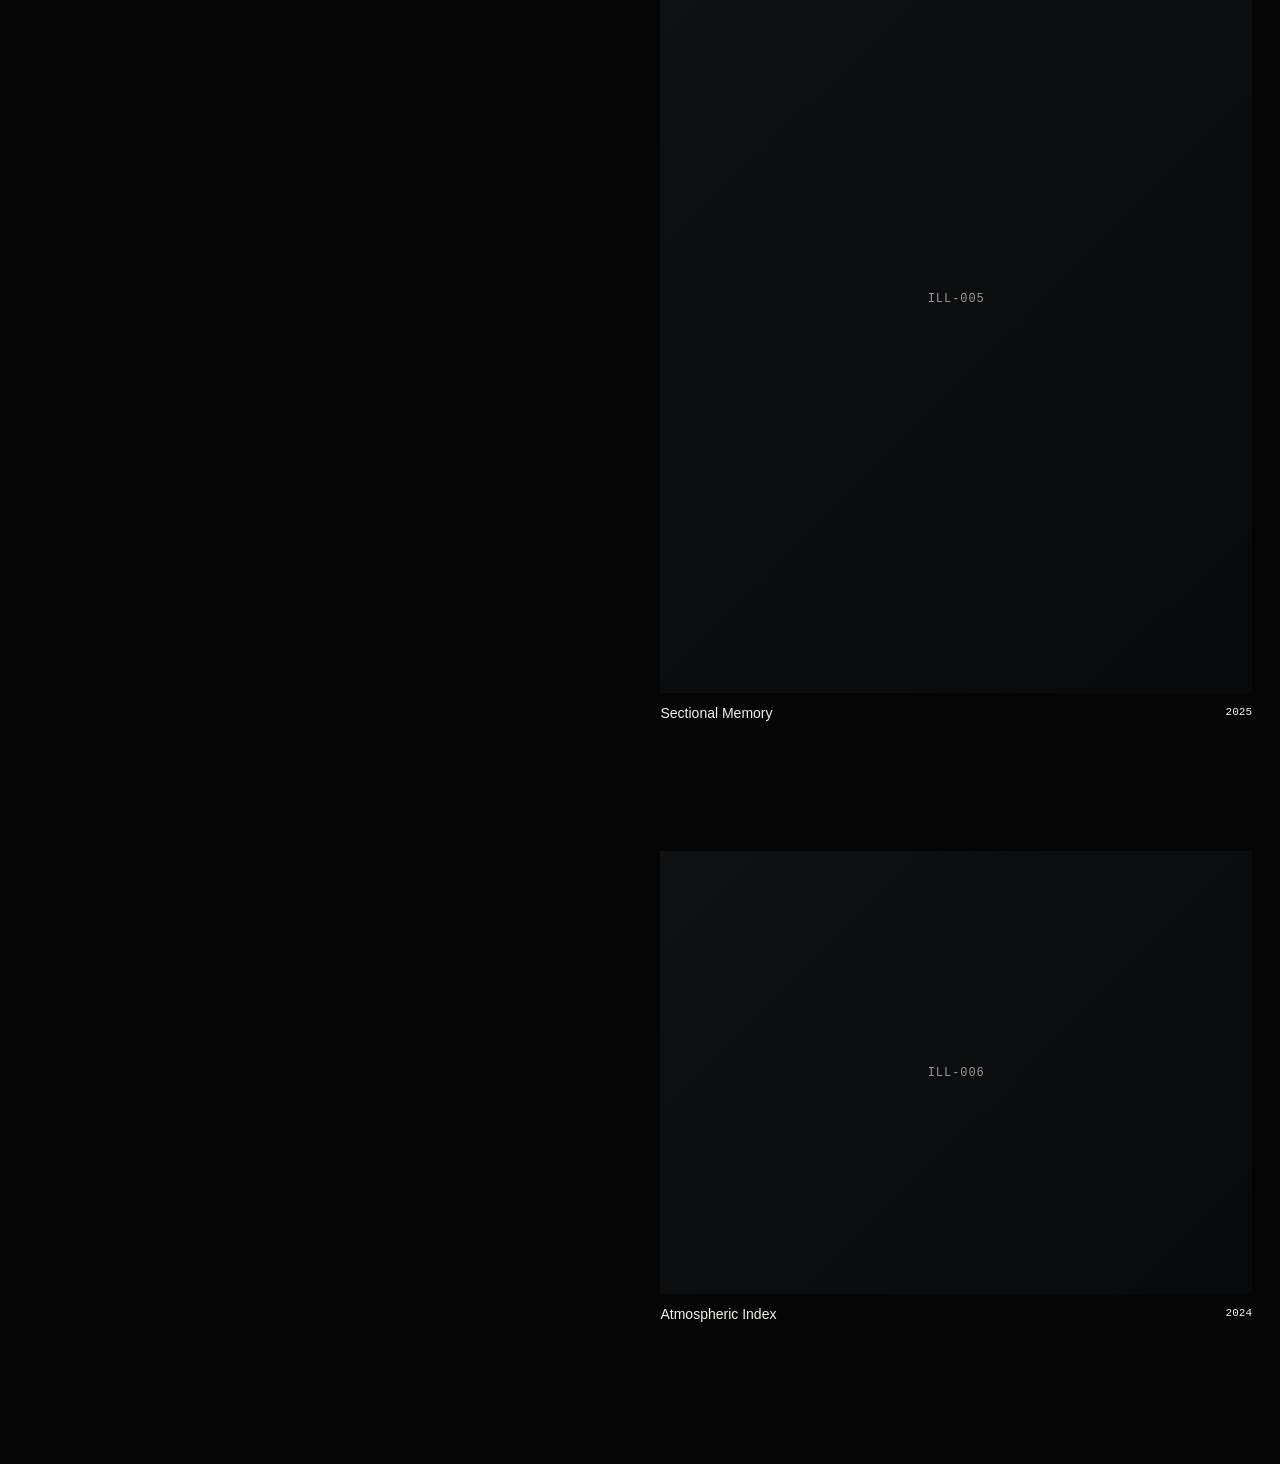
==== commit 9bd2077d: "Add files via upload" ====
--- a/index.html
+++ b/index.html
@@ -23,6 +23,16 @@
   <main class="work-index">
     <div class="category-switch" role="tablist" aria-label="作品分類">
       <button
+        id="projects-tab"
+        class="category-button"
+        type="button"
+        role="tab"
+        aria-selected="false"
+        aria-controls="projects-panel"
+        data-category-target="projects-panel"
+      >Projects</button>
+
+      <button
         id="illustration-tab"
         class="category-button is-active"
         type="button"
@@ -31,16 +41,6 @@
         aria-controls="illustration-panel"
         data-category-target="illustration-panel"
       >Illustration</button>
-
-      <button
-        id="projects-tab"
-        class="category-button"
-        type="button"
-        role="tab"
-        aria-selected="false"
-        aria-controls="projects-panel"
-        data-category-target="projects-panel"
-      >Projects</button>
     </div>
 
     <section
--- a/style.css
+++ b/style.css
@@ -81,7 +81,7 @@
 
 .work-index {
   width: 100%;
-  padding-top: 185px;
+  padding-top: 166px;
   padding-bottom: 140px;
 }
 
@@ -108,9 +108,12 @@
 
 .category-button:hover { opacity: 0.62; }
 .category-button.is-active {
-  border-color: var(--text);
-  background: var(--text);
-  color: var(--background);
+  border-color: rgba(244, 241, 234, 0.30);
+  background: #171814;
+  color: var(--text);
+  box-shadow:
+    0 0 0 3px var(--background),
+    0 0 0 4px rgba(244, 241, 234, 0.22);
 }
 .category-button:focus-visible {
   outline: 1px solid var(--text);
@@ -186,28 +189,58 @@
 .illustration-grid {
   display: grid;
   grid-template-columns: repeat(12, minmax(0, 1fr));
-  column-gap: clamp(18px, 3.2vw, 60px);
-  row-gap: clamp(100px, 12vw, 190px);
+  column-gap: clamp(24px, 3.2vw, 60px);
+  row-gap: clamp(100px, 10vw, 170px);
   align-items: start;
 }
 
-.illustration-card--one { grid-column: 1 / span 5; grid-row: 1; }
-.illustration-card--two { grid-column: 8 / span 4; grid-row: 1; margin-top: 7vw; }
-.illustration-card--three { grid-column: 2 / span 3; grid-row: 2; }
-.illustration-card--four { grid-column: 6 / span 6; grid-row: 2; margin-top: 4vw; }
-.illustration-card--five { grid-column: 1 / span 4; grid-row: 3; margin-top: 2vw; }
-.illustration-card--six { grid-column: 8 / span 4; grid-row: 3; margin-top: 8vw; }
+/* Illustration cards return to the right-side column shown in reference image 1. */
+.illustration-card,
+.illustration-card--one,
+.illustration-card--two,
+.illustration-card--three,
+.illustration-card--four,
+.illustration-card--five,
+.illustration-card--six {
+  grid-column: 7 / -1;
+  grid-row: auto;
+  width: 100%;
+  margin-top: 0;
+}
 
 .projects-grid {
   display: grid;
   grid-template-columns: repeat(4, minmax(0, 1fr));
-  column-gap: clamp(22px, 3vw, 52px);
-  row-gap: clamp(82px, 9vw, 145px);
+  column-gap: clamp(28px, 3vw, 52px);
+  row-gap: clamp(108px, 10vw, 160px);
   align-items: start;
 }
 
-.project-card:nth-child(4n + 2) { margin-top: 3vw; }
-.project-card:nth-child(4n + 4) { margin-top: 6vw; }
+/* Projects return to the even four-column layout shown in reference image 2. */
+.project-card,
+.project-card:nth-child(4n + 2),
+.project-card:nth-child(4n + 4),
+.project-card:nth-child(even) {
+  margin-top: 0;
+}
+
+.project-card .work-caption {
+  flex-direction: column;
+  justify-content: flex-start;
+  align-items: center;
+  gap: 12px;
+  padding-top: 16px;
+  text-align: center;
+}
+
+.project-card .work-caption h2 {
+  font-family: "Courier New", Courier, monospace;
+  font-size: 14px;
+}
+
+.project-card .work-caption time {
+  font-size: 11px;
+}
 
 /* Artwork detail */
 .artwork-page {
@@ -357,24 +390,25 @@
 @media (max-width: 1050px) {
   .work-index { padding-top: 165px; }
   .category-switch { margin-bottom: 58px; }
+
   .illustration-grid {
     grid-template-columns: repeat(2, minmax(0, 1fr));
     gap: 85px 30px;
   }
+
+  .illustration-card,
   .illustration-card--one,
   .illustration-card--two,
   .illustration-card--three,
   .illustration-card--four,
   .illustration-card--five,
   .illustration-card--six {
-    grid-column: auto;
-    grid-row: auto;
-    margin-top: 0;
-  }
-  .projects-grid { grid-template-columns: repeat(2, minmax(0, 1fr)); }
-  .project-card:nth-child(4n + 2),
-  .project-card:nth-child(4n + 4) { margin-top: 0; }
-  .project-card:nth-child(even) { margin-top: 5vw; }
+    grid-column: 2;
+  }
+
+  .projects-grid {
+    grid-template-columns: repeat(2, minmax(0, 1fr));
+  }
 }
 
 @media (max-width: 700px) {
@@ -385,8 +419,25 @@
   .category-switch { justify-content: flex-start; gap: 7px; margin-bottom: 46px; }
   .category-button { padding: 9px 15px; font-size: 12px; }
   .illustration-grid,
-  .projects-grid { grid-template-columns: 1fr; row-gap: 68px; }
-  .project-card:nth-child(even) { margin-top: 0; }
+  .projects-grid {
+    grid-template-columns: 1fr;
+    row-gap: 68px;
+  }
+
+  .illustration-card,
+  .illustration-card--one,
+  .illustration-card--two,
+  .illustration-card--three,
+  .illustration-card--four,
+  .illustration-card--five,
+  .illustration-card--six {
+    grid-column: 1;
+  }
+
+  .project-card,
+  .project-card:nth-child(even) {
+    margin-top: 0;
+  }
   .work-caption h2 { font-size: 15px; }
 
   .artwork-page { padding-top: 145px; }
